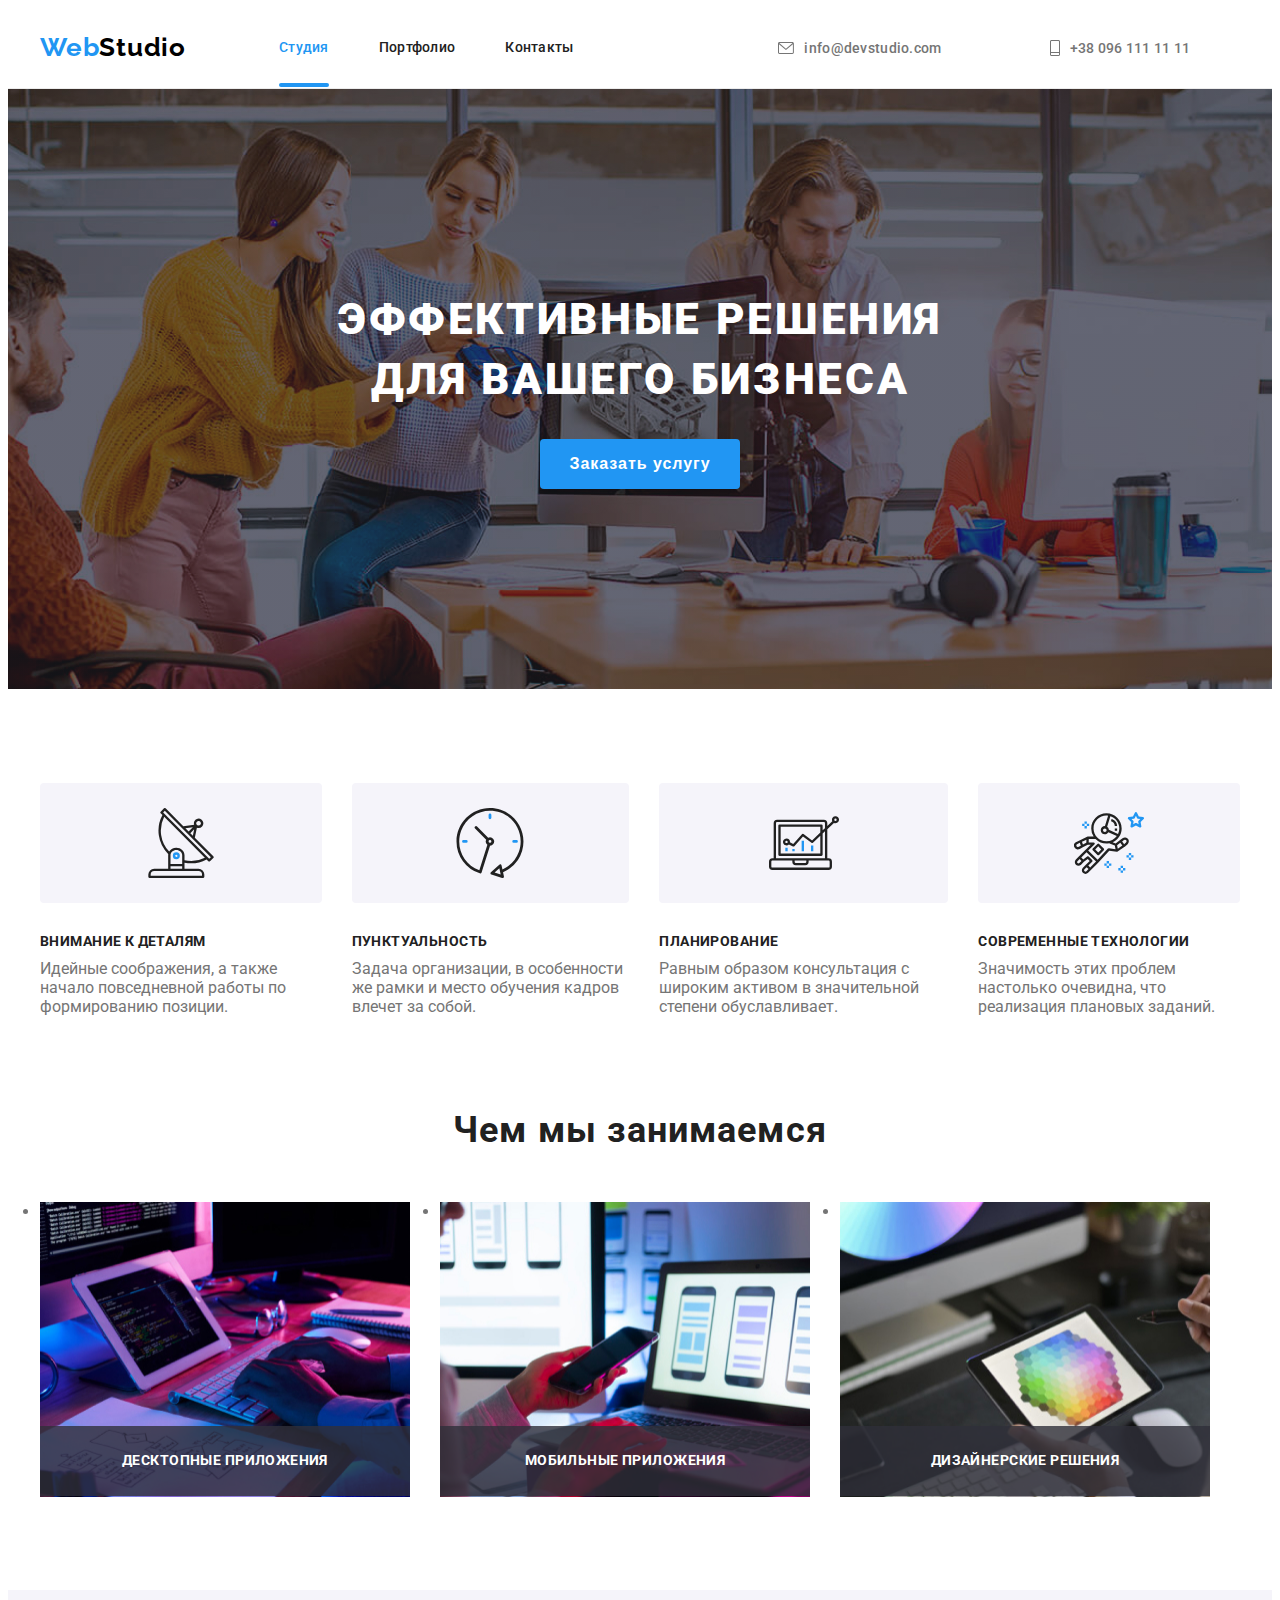
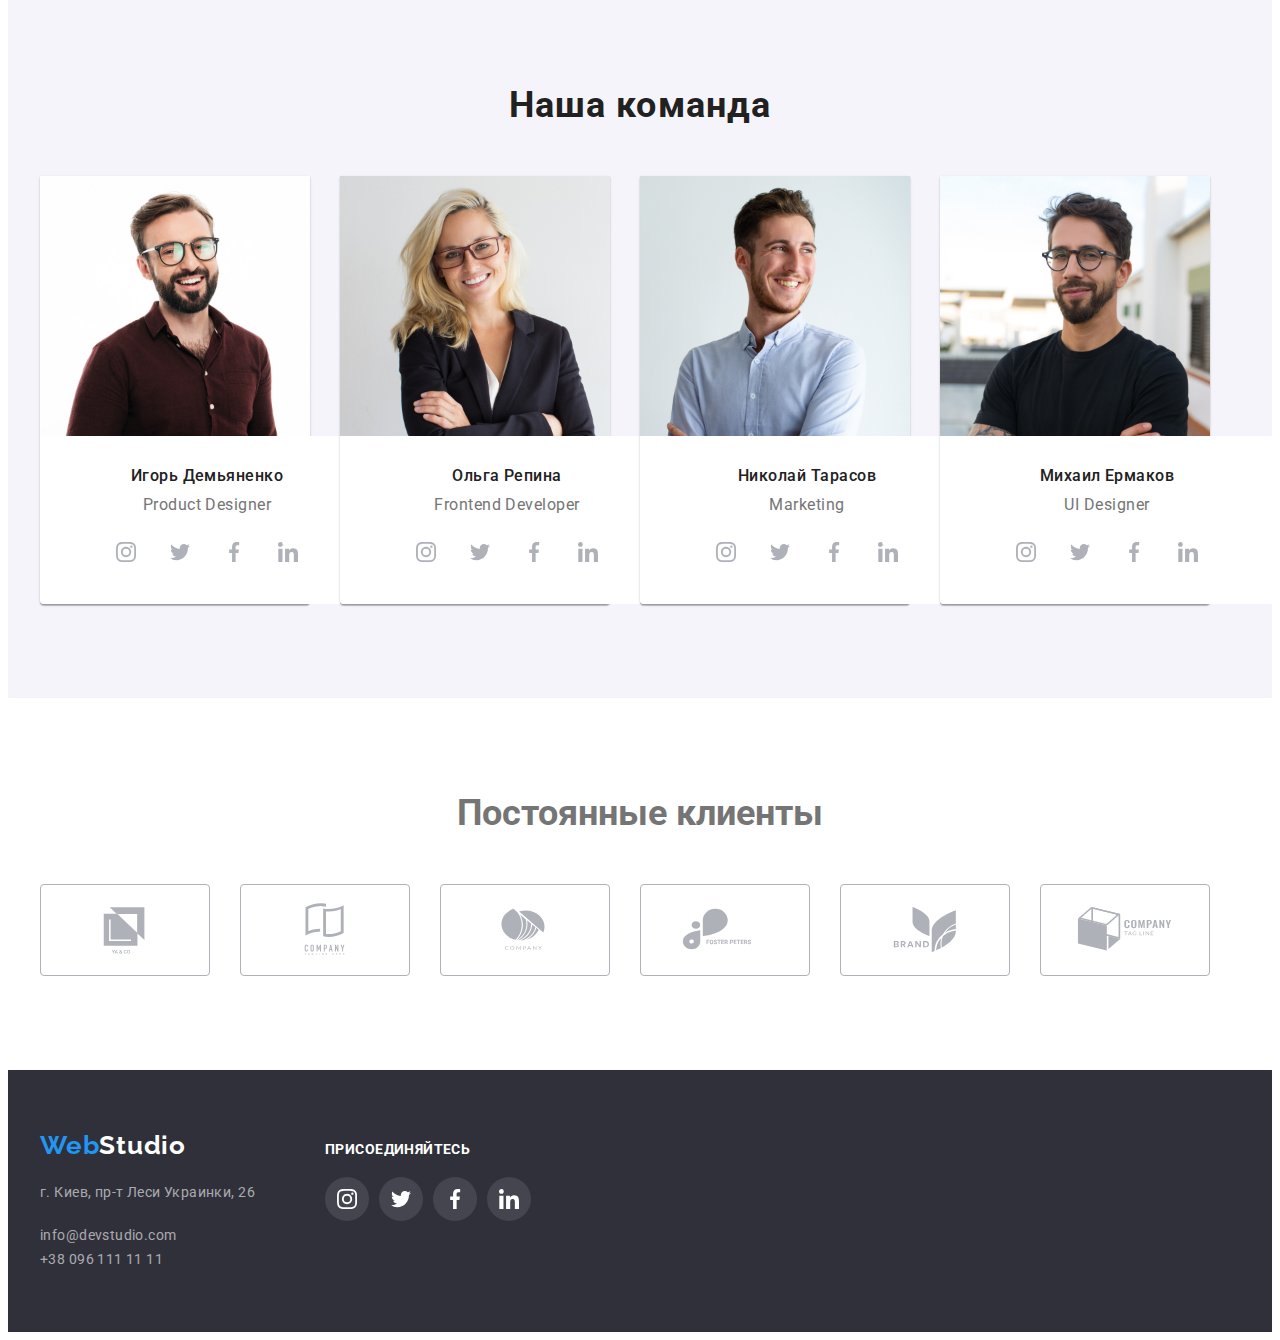
==== index.html @ d0eacb2d "Add files via upload" ====
<!DOCTYPE html>
<html lang="ru">
  <head>
    <meta charset="UTF-8" />
    <meta http-equiv="X-UA-Compatible" content="IE=edge" />
    <meta name="viewport" content="width=device-width, initial-scale=1.0" />
    <title>Document</title>
    <link
      rel="stylesheet"
      href="https://cdnjs.cloudflare.com/ajax/libs/modern-normalize/1.1.0/modern-normalize.min.css"
      integrity="sha512-wpPYUAdjBVSE4KJnH1VR1HeZfpl1ub8YT/NKx4PuQ5NmX2tKuGu6U/JRp5y+Y8XG2tV+wKQpNHVUX03MfMFn9Q=="
      crossorigin="anonymous"
      referrerpolicy="no-referrer"
    />
    <link rel="preconnect" href="https://fonts.gstatic.com" />
    <link
      href="https://fonts.googleapis.com/css2?family=Raleway:wght@700&family=Roboto:wght@400;500;700;900&display=swap"
      rel="stylesheet"
    />
    <link rel="stylesheet" href="css/style.css" />
  </head>

  <body>
    <!-- HEADER -->
    <header class="header">
      <div class="container header-container">
        <nav class="main-nav">
          <a class="logo-header-link" href=""
            >Web<span class="logo-color">Studio</span></a
          >
          <ul class="site-nav">
            <li class="nav-item">
              <a class="link current" href="./index.html"> Студия</a>
            </li>
            <li class="nav-item">
              <a class="link " href="./portfolio.html "> Портфолио</a>
            </li>
            <li class="nav-item"><a class="link" href=" "> Контакты</a></li>
          </ul>
        </nav>
        <ul class="auth-nav">
          <li class="auth-nav-item">
            <a class="contact-link" href="mailto:info@devstudio.com">
              <svg class="auth-nav-icon" width="16" height="12">
                <use href="./images/icons/sprite.svg#icon-envelope"></use>
              </svg>
              info@devstudio.com</a
            >
          </li>
          <li class="auth-nav-item">
            <a class="contact-link" href="tel:+380961111111"
              >
              <svg class="auth-nav-icon" width="10" height="16">
                <use href="./images/icons/sprite.svg#icon-cell"></use>
              </svg>
              +38 096 111 11 11</a
            >
          </li>
        </ul>
      </div>
    </header>
    <main>
    

         <!-- HERO -->
      <section class="hero ">
        <div class="container ">
          <h1 class="hero-title">Эффективные решения для вашего бизнеса</h1>
          <button class="hero-button" type="button" data-modal-open="">Заказать услугу</button>
        </div>
  </section>

  <!-- Описание -->
  <section class="descript">
    <div class="container description-container">
      <h2 class="visually-hidden">description</h2>
      <ul class="description-list">
        <li class="description-item icon-antenna">
          <div class="discription-thumb">
            <svg width="70" height="70">
              <use href="./images/icons/sprite.svg#icon-antenna"></use>
            </svg>


          </div>
          <h3 class="description-title">Внимание к деталям</h3>
          <p class="description">
            Идейные соображения, а также начало повседневной работы по
            формированию позиции.
          </p>
        </li>
        <li class="description-item icon-clock">
          <div class="discription-thumb">
            <svg width="70" height="70">
              <use href="./images/icons/sprite.svg#icon-clock"></use>
            </svg>

          </div>
          <h3 class="description-title">Пунктуальность</h3>
          <p class="description">
            Задача организации, в особенности же рамки и место обучения
            кадров влечет за собой.
          </p>
        </li>
        <li class="description-item icon-diagram">
          <div class="discription-thumb">
            <svg width="70" height="70">
              <use href="./images/icons/sprite.svg#icon-diagram"></use>
            </svg>
          </div>
          <h3 class="description-title">Планирование</h3>
          <p class="description">
            Равным образом консультация с широким активом в значительной
            степени обуславливает.
          </p>
        </li>
        <li class="description-item icon-astronaut">
          <div class="discription-thumb">
            <svg width="70" height="70">
              <use href="./images/icons/sprite.svg#icon-astronaut"></use>
            </svg>
          </div>
          <h3 class="description-title">Современные технологии</h3>
          <p class="description">
            Значимость этих проблем настолько очевидна, что реализация
            плановых заданий.
          </p>
        </li>
      </ul>
    </div>
  </section>

  <!-- чем мы занимаемся -->
  <section class="performans">
    <div class="container">
      <h2 class="performans-header">Чем мы занимаемся</h2>
      <ul class="performans-list">
        <li class="performans-list-item ">
          <img
            src="images/WhatWeDo/1.jpg"
            alt="человек печатает код"
            width="370"
            height="295"
          />
          <h3 class="performans-title">Десктопные приложения</h3>
        </li>
        <li class="performans-list-item ">
          <img
            src="images/WhatWeDo/2.jpg"
            alt="девушка держит телефон"
            width="370"
            height="295"
          />
          <h3 class="performans-title">Мобильные приложения</h3>
        </li>
        <li class="performans-list-item ">
          <img
            src="images/WhatWeDo/3.jpg"
            alt="цветовая палитра на планшете"
            width="370"
            height="295"
          />
          <h3 class="performans-title">Дизайнерские решения</h3>
        </li>
      </ul>
    </div>
  </section>

  <!-- НАША КОМАНДА -->
  <section class="our-team">
    <div class="container team-container">
      <h2 class="Team-title">Наша команда</h2>
      <ul class="team-list">
        <li class="team-item">
          <img
            src="images/Team/ИгорьДемьяненко.jpg"
            alt="ИгорьДемьяненко"
            width="270"
            height="260"
            />
            <div class="team-box">
            <h3 class="Name">Игорь Демьяненко</h3>
            <p class="specialty">Product Designer</p>
            <ul class="team-list-icon" >
              <li class="team-list-icon-item">
            <a class="team-list-icon-item-link" href="#">
              <svg class="team-icon" width="20" height="20"  >
                 <use
                    href="./images/icons/sprite.svg#icon-instagram">
                  </use>
             </svg>
            </a>
          </li>
          <li class="team-list-icon-item">
            <a class="team-list-icon-item-link" href="#">
              <svg class="team-icon" width="20" height="20">
                 <use
                    href="./images/icons/sprite.svg#icon-twitter">
                  </use>
             </svg>
            </a>
          </li>
          <li class="team-list-icon-item">
            <a class="team-list-icon-item-link" href="#">
              <svg class="team-icon" width="20px" 
               height="20px">
                 <use
                    href="./images/icons/sprite.svg#icon-facebook">
                  </use>
             </svg>
            </a>
          </li>
          <li class="team-list-icon-item">
            <a class="team-list-icon-item-link" href="#">
              <svg class="team-icon" width="20px" 
              height="20px">
                 <use
                    href="./images/icons/sprite.svg#icon-linkedin">
                  </use>
             </svg>
            </a>
          </li>
          </ul>
          </div>
        </li>
        <li class="team-item">
          <img
            src="images/Team/ОльгаРепина.jpg"
            alt="ОльгаРепина"
            width="270"
            height="260"
          />
          <div class="team-box">
            <h3 class="Name">Ольга Репина</h3>
            <p class="specialty">Frontend Developer</p>
            <ul class="team-list-icon" >
              <li class="team-list-icon-item">
            <a class="team-list-icon-item-link" href="#">
              <svg class="team-icon" width="20" height="20">
                 <use
                    href="./images/icons/sprite.svg#icon-instagram">
                  </use>
             </svg>
            </a>
          </li>
          <li class="team-list-icon-item">
            <a class="team-list-icon-item-link" href="#">
              <svg class="team-icon" width="20" height="20">
                 <use
                    href="./images/icons/sprite.svg#icon-twitter">
                  </use>
             </svg>
            </a>
          </li>
          <li class="team-list-icon-item">
            <a class="team-list-icon-item-link" href="#">
              <svg class="team-icon" width="20px" 
               height="20px">
                 <use
                    href="./images/icons/sprite.svg#icon-facebook">
                  </use>
             </svg>
            </a>
          </li>
          <li class="team-list-icon-item">
            <a class="team-list-icon-item-link" href="#">
              <svg class="team-icon" width="20px" 
              height="20px">
                 <use
                    href="./images/icons/sprite.svg#icon-linkedin">
                  </use>
             </svg>
            </a>
          </li>
          </ul>
          </div>
        </li>
        <li class="team-item">
          <img
            src="images/Team/НиколайТарасов.jpg"
            alt="НиколайТарасов"
            width="270"
            height="260"
          />
          <div class="team-box">
            <h3 class="Name">Николай Тарасов</h3>
            <p class="specialty">Marketing</p>
            <ul class="team-list-icon" >
              <li class="team-list-icon-item">
            <a class="team-list-icon-item-link" href="#">
              <svg class="team-icon" width="20" height="20">
                 <use
                    href="./images/icons/sprite.svg#icon-instagram">
                  </use>
             </svg>
            </a>
          </li>
          <li class="team-list-icon-item">
            <a class="team-list-icon-item-link" href="#">
              <svg class="team-icon" width="20" height="20">
                 <use
                    href="./images/icons/sprite.svg#icon-twitter">
                  </use>
             </svg>
            </a>
          </li>
          <li class="team-list-icon-item">
            <a class="team-list-icon-item-link" href="#">
              <svg class="team-icon" width="20px" 
               height="20px">
                 <use
                    href="./images/icons/sprite.svg#icon-facebook">
                  </use>
             </svg>
            </a>
          </li>
          <li class="team-list-icon-item">
            <a class="team-list-icon-item-link" href="#">
              <svg class="team-icon" width="20px" 
              height="20px">
                 <use
                    href="./images/icons/sprite.svg#icon-linkedin">
                  </use>
             </svg>
            </a>
          </li>
          </ul>
          </div>
        </li>
        <li class="team-item">
          <img
            src="images/Team/МихаилЕрмаков.jpg"
            alt="МихаилЕрмаков"
            width="270"
            height="260"
          />
          <div class="team-box">
            <h3 class="Name">Михаил Ермаков</h3>
            <p class="specialty">UI Designer</p>
            <ul class="team-list-icon" >
              <li class="team-list-icon-item">
            <a class="team-list-icon-item-link" href="#">
              <svg class="team-icon" width="20" height="20">
                 <use
                    href="./images/icons/sprite.svg#icon-instagram">
                  </use>
             </svg>
            </a>
          </li>
          <li class="team-list-icon-item">
            <a class="team-list-icon-item-link" href="#">
              <svg class="team-icon" width="20" height="20">
                 <use
                    href="./images/icons/sprite.svg#icon-twitter">
                  </use>
             </svg>
            </a>
          </li>
          <li class="team-list-icon-item">
            <a class="team-list-icon-item-link" href="#">
              <svg class="team-icon" width="20px" 
               height="20px">
                 <use
                    href="./images/icons/sprite.svg#icon-facebook">
                  </use>
             </svg>
            </a>
          </li>
          <li class="team-list-icon-item">
            <a class="team-list-icon-item-link" href="#">
              <svg class="team-icon" width="20px" 
              height="20px">
                 <use
                    href="./images/icons/sprite.svg#icon-linkedin">
                  </use>
             </svg>
            </a>
          </li>
          </ul>
          </div>
        </li>
      </ul>
    </div>
  </section>
</main>
<!-- loyal customers -->
<section class="loyal-customer">
    <div class="container ">
      <h2 class="loyal-customers-title">Постоянные клиенты</h2>
      <ul class="loyal-customers-list ">
        <li class="loyal-customers-list-item">
          <a class="loyal-customers-list-item-link" href="#">
            <svg class="icon-client" >
              <use href="./images/icons/sprite.svg#logo1" ></use>
            </svg>
          </a>
        </li>
        <li class="loyal-customers-list-item">
          <a class="loyal-customers-list-item-link" href="#">
            <svg class="icon-client" width="106px" 
            height="60px">
              <use href="./images/icons/sprite.svg#logo2"></use>
            </svg>
          </a>
        </li>
        <li class="loyal-customers-list-item">
          <a class="loyal-customers-list-item-link" href="#">
            <svg class="icon-client" width="106px" 
            height="60px">
              <use href="./images/icons/sprite.svg#logo3"></use>
            </svg>
          </a>
        </li>
        <li class="loyal-customers-list-item">
          <a class="loyal-customers-list-item-link" href="#">
            <svg class="icon-client" width="106px" 
            height="60px">
              <use href="./images/icons/sprite.svg#logo4"></use>
                </svg>
          </a>
        </li>
        <li class="loyal-customers-list-item">
          <a class="loyal-customers-list-item-link" href="#">
            <svg class="icon-client" width="106px" 
            height="60px">
              <use href="./images/icons/sprite.svg#logo5"></use>
            </svg>
          </a>
        </li>
        <li class="loyal-customers-list-item">
          <a class="loyal-customers-list-item-link" href="#">
            <svg class="icon-client" width="106px" 
            height="60px">
              <use href="./images/icons/sprite.svg#logo6"></use>
            </svg>
          </a>
        </li>
      </ul>
    </div>
  </section>

  <!-- Footer -->
  <footer class="footer">
    <div class="container footer-container">
      <div  class="container-address">
        <a class="logo-footer" href=" "
        >Web<span class="logo-color-footer">Studio</span></a>
      <address class="main-contact">
      
        <ul class="list">
            <li class="footer-item">
              <a
                class="footer-link footer-location link"
                href="https://goo.gl/maps/65E6jA36ebbG1yaQ8"
                target="_blank"
                rel="noopener noreferrer"
                >г. Киев, пр-т Леси Украинки, 26</a> 
              </li>
          
​
        <li class="footer-item" >
            <a class="footer-link footer-contact link" href="mailto:info@devstudio.com">
              info@devstudio.com</a
            >
          </li>
          <li class="footer-link footer-contact link">
            <a class="footer-link footer-contact link" href="tel:+380961111111"
              >+38 096 111 11 11</a
            >
          </li>
        </ul>
        
      </address>
    </div>

    <div class="footer-social">
        <h3 class="icon-title">присоединяйтесь</h3>
        <ul class="footer-list-icon list" >
          <li class="footer-list-icon-item">
        <a class="footer-list-icon-item-link" href="#">
          <svg class="footer-icon" width="20px" 
          height="20px">
             <use
                href="./images/icons/sprite.svg#icon-instagram">
              </use>
         </svg>
        </a>
      </li>
      <li class="footer-list-icon-item">
        <a class="footer-list-icon-item-link" href="#">
          <svg class="footer-icon" width="20px" 
          height="20px">
             <use
                href="./images/icons/sprite.svg#icon-twitter">
              </use>
         </svg>
        </a>
      </li>
      <li class="footer-list-icon-item">
        <a class="footer-list-icon-item-link" href="#">
          <svg class="footer-icon" width="20px" 
          height="20px">
             <use
                href="./images/icons/sprite.svg#icon-facebook">
              </use>
         </svg>
        </a>
      </li>
      <li class="footer-list-icon-item">
        <a class="footer-list-icon-item-link" href="#">
          <svg class="footer-icon" width="20px" 
          height="20px">
             <use
                href="./images/icons/sprite.svg#icon-linkedin">
              </use>
         </svg>
        </a>
      </li>
      </ul>
      </div>
      </div>
    </footer>

    <div class="backdrop is-hidden" data-modal="">
        <div class="modal">
          <button type="button" class="modal-close-btn" data-modal-close="">
            <svg class="modal-close-icon" width="11" height="11">
              <use href="./images/modal-close-btn.svg#close">
              </use>
            </svg>
          </button>
        </div>
      </div>


<script src="./js/modal.js"></script>
</body>
</html>
---- css/style.css ----
.list {
  list-style: none;
}

:root {
  --primary-font: "Roboto", sans-serif;
  --secondary-font: "Raleway", sans-serif;
  --primary-font-color: #757575;
  --secondary-font-color: #212121;
  --logo-accent-color: #2196f3;
  --logo-second-color: #000000;
  --our-team-bgr: #f5f4fa;
  --logo-footer-color: #ffffff;
  --link-hover-focus: #2196f3;
  --border-color: #ececec;
  --box-shadov: 0px 1px 3px rgba(0, 0, 0, 0.12), 0px 1px 1px rgba(0, 0, 0, 0.14),
    0px 2px 1px rgba(0, 0, 0, 0.2);
  --btn-shadow: 0px 4px 4px rgba(0, 0, 0, 0.15);
  --footer-link-color: rgba(255, 255, 255, 0.6);
  --footer-bgr: #2f303a;
  --main-letter-spacing: 0.03em;
  --main-font-size: 14px;
  transition: fill 250ms cubic-bezier(0.4, 0, 0.2, 1), border 250ms cubic-bezier(0.4, 0, 0.2, 1);
  transition: color 250ms cubic-bezier(0.4, 0, 0.2, 1);
  transition: background-color 250ms cubic-bezier(0.4, 0, 0.2, 1), color 250ms cubic-bezier(0.4, 0, 0.2, 1), box-shadow 250ms cubic-bezier(0.4, 0, 0.2, 1);
  --font-weight-secondary: bold;
}
h1,
h2,
h3,
h4,
h5,
p {
  margin-top: 0;
  margin-bottom: 0;
}
ul,
ol {
  margin-top: 0;
  margin-bottom: 0;
  padding-left: 0;
}

a {
  text-decoration: none;
}
.list{
  list-style: none;
  margin-top: 0px;
  margin-bottom: 0px;
  padding-left: 0px;
}
.link{
  text-decoration: none;
  color: inherit;
  transition: color 250ms cubic-bezier(0.4, 0, 0.2, 1);
}

img {
  display: block;
}
body {
  font-family: var(--primacy-font), "Open-sans", sans-serif;
  color: var(--primary-font-color);
}
.header {
  padding-top: 24px;
  padding-bottom: 25px;
  border-bottom: 1px solid var(--border-color);
}
.header-container {
  display: flex;
  align-items: center;
}

  .container {
    width: 1200px;
    padding-left: 15px;
    padding-right: 15px;
    margin-left: auto;
    margin-right: auto;
}
.visually-hidden {
  position: absolute;
  clip: rect(0 0 0 0);
  width: 1px;
  height: 1px;
  margin: -1px;
}
.section {
  /* padding-top: 94px;
  padding-bottom: 94px; */
}
.main-nav {
  display: flex;
  align-items: center;
}
.logo-header-link {
  font-family: var(--secondary-font);
  font-weight: 700;
  font-size: 26px;
  line-height: 1.2;
  letter-spacing: 0.03em;
  color: var(--logo-second-color);
  text-decoration: none;
  margin-right: 93px;
  margin-left: 0;
  color: #2196f3;
  transition: color 250ms cubic-bezier(0.4, 0, 0.2, 1);
}
.logo-color {
  color: var(--logo-second-color);
}
.site-nav {
  list-style: none;
  display: flex;
  align-items: center;
}

.nav-item:not(:last-child) {
  margin-right: 50px;
  font-style: normal;
  font-weight: 500;
  font-size: 14px;
  line-height: 16px;
  letter-spacing: 0.02em;
  text-decoration: none;
  color: #212121;
}
.nav-item .link:hover,
.nav-item .link:focus {
  color: var(--link-hover-focus);
}
.link {
  text-decoration: none;
  color: var(--secondary-font-color);
  font-weight: 500px;
  line-height: 1.14;
}
.link.current {
  color: #2196f3;
  cursor: pointer;
  text-decoration: none;
  position: relative;
}
.link.current::before {
  position: absolute;
  left: 0;
  bottom: -32px;
  display: block;
  content: '';
  width: 100%;
  height: 4px;
  background-color: ;
  background-color: #2196f3;
  border-radius: 4px;
}

.nav-item:not(:first-child) {
  font-style: normal;
  font-weight: 500;
  font-size: 14px;
  line-height: 16px;
  letter-spacing: 0.02em;
  color: #757575;
  text-decoration: none;
}

.auth-nav {
  list-style: none;
  display: flex;
  align-items: center;
  margin-left: auto;
}
.auth-nav-item:not(:first-child) {
  margin-left: 50px;
}

.auth-nav-item:hover,
.auth-nav-item:focus {
  color: var(--link-hover-focus);
}
.mail-link-current {
  color: #2196f3;
  text-decoration: none;
  font-size: 14px;
  font-weight: 500;
}
.auth-nav .nav-item + .nav-item {
  margin-left: 50px;
}
.auth-nav-icon{
  fill:currentColor;
  margin-right: 10px;

}
/*End-Header*/

/*------*HERO*-------*/

.hero {
  text-align: center;
  padding-top: 200px;
  padding-bottom: 200px; 

   max-width: 1600px;
  margin-left: auto;
  margin-right: auto; 
  background-image: linear-gradient(rgba(47, 48, 58, 0.4),rgba(47, 48, 58, 0.4)),
  url("../images/overlay/overlayfone.jpg");
  background-size: contain;
  background-repeat: no-repeat;
  background-position: center;
  background-size: cover ;
}

.hero-title {
  margin: 0 auto;
  margin-bottom: 30px;
  font-family: Roboto;
  font-style: normal;
  font-weight: 900;
  font-size: 44px;
  line-height: 60px;
  /* or 136% */
  /* text-align: center; */
    letter-spacing: 0.06em;
  text-transform: uppercase;
  color: #ffffff;
   width: 696px;
  /* height: 120px;
  left: 452px;
  top: 280px; 
   */
  
   
}

.hero-button {
  
    display: inline-block;
    width: 200px;
    padding-top: 10px;
    padding-right: 10px;
    padding-bottom: 10px;
    padding-left: 10px;
    border: 0px;
    border-radius: 4px;
    box-shadow: 0px 4px 4px rgb(0 0 0 / 15%);
    font-weight: var(--font-weight-secondary);
    font-size: 16px;
    line-height: 1.87;
    letter-spacing: 0.06em;
    background-color: var(--logo-accent-color);
    color: var(--logo-footer-color);
    cursor: pointer;
    transition: background-color 250ms cubic-bezier(0.4, 0, 0.2, 1), box-shadow 250ms cubic-bezier(0.4, 0, 0.2, 1);
}
.backdrop {
  position: fixed;
  width: 100vw;
  height: 100vh;
  top: 0;
  left: 0;
  background: rgba(0, 0, 0, 0.2);
  transition: opacity var(--main-duration) var(--transition),
   visibility var(--main-duration) var(--transition);}
   
   .is-hidden {
    opacity: 0;
    visibility: hidden;
    pointer-events: none;
}
.modal {
  position: absolute;
  margin-top: 0;
  padding-top: 0;
  top: 50%;
  left: 50%;
  transform: translate(-50%, -50%);
  width: 528px;
  height: 581px;
  background: #ffffff;
  box-shadow: 0px 1px 3px rgb(0 0 0 / 12%),
   0px 1px 1px rgb(0 0 0 / 14%),
   0px 2px 1px rgb(0 0 0 / 20%);
  border-radius: 4px;
}
.modal-close-btn {
  display: flex;
  align-items: center;
  justify-content: center;
  position: absolute;
  top: 8px;
  right: 8px;
  border-radius: 50%;
  border: 1px solid rgba(0, 0, 0, 0.1);
  background-color: transparent;
  cursor: pointer;
  padding: 6px 6px;
}
  
/*------* END HERO*-------*/

/*-------*description*---------*/
.descript {
  padding-top: 94px;
  margin-bottom: 94px;
}
.visually-hidden {
  position: absolute;
  width: 1px;
  height: 1px;
  margin: -1px;
  border: 0;
  padding: 0;

  white-space: nowrap;
  clip: rect(0 0 0 0);
  clip-path: inset(100%);
  overflow: hidden;
}
.description-list{
  display: flex;
  list-style: none;
  padding: 0;
}
.description-item:not(:last-child) {
  margin-right: 30px;
}


.description-item > .description-title{
  margin-top: 0;
}
.description-item > .description{
  margin-top: 0;
}
.discription-thumb{
  height: 120px;
  border-radius: 4px;
  background-color: #f5f4fa;
  display: flex;
  justify-content: center;
align-items: center;
margin-bottom: 30px;

}
 .description-title {
  font-style: normal;
  font-weight: bold;
  font-size: 14px;
  line-height: 16px;
  letter-spacing: 0.03em;
  text-transform: uppercase;
  color: #212121;
  margin-bottom: 10px;

} 

 /* .description {
  font-style: normal;
  font-weight: normal;
  font-size: 14px;
  line-height: 24px;
  letter-spacing: 0.03em;
  color: var(--primacy-font-color);
  line-height: 1.7;
  margin-top: 10px; 
} */

/*-------* End Description*---------*/

/*-------*What We Do*---------*/
.performans {
  padding-bottom: 94px;
}
.performans-header {
  font-weight: 700;
  font-size: 36px;
  line-height: 1.16;
  text-align: center;
  letter-spacing: var(--main-letter-spacing);
  color: var(--secondary-font-color);

  margin-bottom: 50px;
}
/* .what-we-do-name {
  font-style: normal;
  font-weight: bold;
  font-size: 36px;
  line-height: 42px;
  text-align: center;
  letter-spacing: 0.03em;
  font-weight: 700;
  color: var(--secondary-font-color);
  font-size: 36px;
  line-height: 1.17;
  text-align: center;
} */
/* .what-item {
  display: flex;
  list-style: none;
  margin-top: 50px;
} */
.performans-list {
  display: flex;
  flex-wrap: wrap;
}
.performans-list-item {
  position: relative;
  width: 370px;
  height: 294px;
  margin-right: 30px;
}
.performans-list-item:nth-child(3n) {
  margin-right: 0px;
}
/* .img-list:not(:last-child) {
  margin-right: 30px;
} */
.performans-title{
  position: 
  absolute;
    width: 100%;
    bottom: 0;
    padding: 27px 0px 27px 0px;
    background-color: rgba(47, 48, 58, 0.8);
    font-weight: bold;
    font-size: 14px;
    line-height: 1.14;
    text-align: center;
    letter-spacing: 0.03em;
    text-transform: uppercase;
    color: #ffffff;
}

/*-------*End What We Do*---------*/

/*-------*Team*---------*/


  .our-team {
    background: var(--our-team-bgr);
    padding-top: 94px;
    padding-bottom: 94px;
}

.Team-title {
  font-style: normal;
  font-weight: 700;
  font-size: 36px;
  line-height: 1.17;
  text-align: center;
  letter-spacing: var(--main-letter-spacing);
  color: var(--secondary-font-color);
  margin-bottom: 50px;
}
.team-list {
  display: flex;
  list-style: none;
  margin-top: 50px; 
  
}

.team-item:not(:last-child) {
  margin-right: 30px;
}
.team-item {
  background: var(--logo-footer-color);
    width: 270px;
    margin-right: 30px;
    display: flex;
    flex-direction: column;
    box-shadow: 0px 1px 3px rgb(0 0 0 / 12%), 0px 1px 1px rgb(0 0 0 / 14%), 0px 2px 1px rgb(0 0 0 / 20%);
    border-radius: 0px 0px 4px 4px;
}

.team-box {
  width: 270px;
    padding-top: 30px;
    padding-bottom: 30px;
    padding-left: 32px;
    padding-right: 32px;
    text-align: center;
    background: var(--logo-footer-color);
    border-radius: 0px 0px 4px 4px;
}
.Name {
  font-weight: 500;
    font-size: 16px;
    line-height: 1.19;
    letter-spacing: var(--main-letter-spacing);
    color: var(--secondary-font-color);
    margin-bottom: 10px;
}

.specialty {
  font-size: 16px;
    line-height: 1.19;
    letter-spacing: var(--main-letter-spacing);
    color: var(--primary-font-color);
    margin-bottom: 16px;
}
.team-list-icon{
  justify-content: center;
  display: flex;
  list-style: none;
  margin-top: 10px;
  
}
.team-list-icon-item{
  width: 44px;
  height: 44px;

}
.team-icon{
  fill: currentColor;

}
.team-list-icon-item:not(:last-child){
  margin-right:10px;
}
.team-list-icon-item-link{
  width: 100%;
  height: 100%;
  display: flex;
  align-items: center;
  justify-content: center;
  color: #afb1b8;
  border-radius: 50px;
  transition: background-color 250ms cubic-bezier(0.4, 0, 0.2, 1), fill 250ms cubic-bezier(0.4, 0, 0.2, 1);
}

.team-list-icon-item-link:hover,
.team-list-icon-item-link:focus{
  background-color: #2196f3;
  color: #ffffff;
}
/*-------*End team*---------*/
/* loyal-customers*/
.loyal-customer{
  padding-top: 94px;
  padding-bottom: 94px;
}

.loyal-customers-list{
  display: flex;
  list-style:  none;
}


.loyal-customers-list-item{
/* width: 170px;
height: 92px; */
margin-right: 30px;
}
.loyal-customers-list-item:not(:last-child){
  margin-right: 30px;
}
.loyal-customers-list-item-link{
  display: flex;
  align-items: center;
  justify-content: center;
  width: 170px;
  height: 92px;
  fill: #afb1b8;
  border: 1px solid #afb1b8;
  box-sizing: border-box;
  border-radius: 4px;
  transition: fill 250ms cubic-bezier(0.4, 0, 0.2, 1), border 250ms cubic-bezier(0.4, 0, 0.2, 1);
}

.loyal-customers-list-item-link:focus,
.loyal-customers-list-item-link:hover {
  fill: var(--link-hover-focus);
  border: 1px solid var(--link-hover-focus);
}
.icon-client{
  width: 106px;
    height: 60px;
    transition-duration: 250ms;
  transition-timing-function: cubic-bezier(0.4, 0, 0.2, 1);
    /* fill: #afb1b8; */
}
.loyal-customers-list-item-link:hover,
.loyal-customers-list-item-link:focus{
  color: #2196f3;
  border-color: #2196f3;
  outline: none;
}
.loyal-customers-title{
  font-size: 36px;
    color: var(--title-text-color);
    text-align: center;
    margin: 0%;
    margin-bottom: 50px;
    
}
.icon-client{
 width: 106px;
 height: 60px;
}
/* end-loyal-customers */

/*-------*Footer*---------*/

.footer {
  background: var(--footer-bgr);
  padding-top: 60px;
  padding-bottom: 60px;
  display: flex;
}
.footer-container{
  display: flex;
  align-items: baseline;

}
.main-contact {
  margin-top: 20px;
}
.footer-item {
  margin-bottom: 9px;
}
.footer-item:not(:last-child) {
  margin-bottom: 0px;
}
.footer-link {
  font-weight: 400;
  font-style: normal;
  font-size: var(--main-font-size);
  line-height: 1.71;
  letter-spacing: var(--main-letter-spacing);
}
.footer-location {
  color: var(--footer-link-color);
}
.footer-contact {
  color: var(--footer-link-color);
}

.mail-footer,
.tel-footer {
  font-style: normal;
  font-weight: normal;
  font-size: 14px;
  line-height: 24px;
  text-decoration: none;
  letter-spacing: 0.03em;
  color: rgba(255, 255, 255, 0.6);
}

.mail-footer:hover,
.mail-footer:focus {
  color: var (--link-hover-focus);
}

.logo-footer {
  font-family: Raleway;
  font-weight: bold;
  font-size: 26px;
  line-height: 31px;
  text-decoration: none;
  letter-spacing: 0.03em;
  color: #2196f3;
}

.logo-color-footer {
  color: #ffffff;
}

.footer-social{
  width: 206px;
  margin-left: 70px;
}

.icon-title{
  margin: 0;
  font-weight: bold;
  font-size: 14px;
  line-height: 16px;
  letter-spacing: 0.03em;
  text-transform: uppercase;
  margin-bottom: 20px;
  color: var(--logo-footer-color);
    
}
.footer-list-icon{
  display: flex;
    justify-content: space-between;}
  
.footer-list-icon-item{
  display: list-item;
    text-align: -webkit-match-parent;
}
.footer-list-icon-item-link{
  display: flex;
  align-items: center;
  justify-content: center;
  width: 44px;
  height: 44px;
  border-radius: 50%;
  background: rgba(255, 255, 255, 0.1);
  fill: var(--logo-footer-color);
  transition: background-color 250ms cubic-bezier(0.4, 0, 0.2, 1);}
.footer-icon{
  width: 44px;
  height: 44px;
  fill: var(--white-color);
}
.footer-icon{
  width: 20px;
    height: 20px;
    align-content: center;
    justify-content: center;
}
.footer-list-icon-item-link:hover,
.footer-list-icon-item-link:focus {
  background-color: var(--link-hover-focus);
}


/*-------*End Footer*---------*/

/*portfolio*/

/*HEADER*/

body {
  font-family: var(--primary-font), "Open Sans", sans-serif;
  color: var(--primary-font-color);
  font-weight: 400;
  font-size: 16px;
}
.header {
}
.main-nav {
  font-size: 14px;
}
.header-logo {
  font-family: var(--secondar-font);
  font-weight: 700;
  font-size: 26px;
  line-height: 1.2;
  letter-spacing: 0.03em;
  color: var(--logo-second-color);
  text-decoration: none;
}

.site-nav {
  list-style: none;
}

.menu-link {
  font-style: normal;
  font-weight: 500;
  font-size: 14px;
  line-height: 16px;
  letter-spacing: 0.02em;
  text-decoration: none;
  color: #212121;
}

.menu-link:hover,
.menu-link:focus {
  color: #2196f3;
}

.menu-link.current {
  color: #2196f3;
  cursor: pointer;
  text-decoration: none;
}
.auth-nav-item{
  display: flex;
  justify-content: center;
  align-items: center;
  margin-right: 30px;
  width: 180px;
}

.contact-link:hover,
.contact-link:focus,
.contact-link:hover,
.contact-link:focus {
  color: var(--link-hover-focus--);
  fill: var(--link-hover-focus--);
}

.contact-link {
  font-style: normal;
  font-weight: 500;
  font-size: 14px;
  line-height: 16px;
  letter-spacing: 0.02em;
  color: #757575;
  text-decoration: none;
  display: flex;
  align-items: center;
  transition: color 250ms cubic-bezier(0.4, 0, 0.2, 1);
}

.tel-link:hover,
.tel-link:focus,
.contact-link:hover,
.contact-link:focus {
  color: var(--link-hover-focus);
}

.contacts-tel:hover,
.contacts-tel:focus {
  color: #2196f3;
}
body {
  
}
/*End-Header*/

/*FILTER*/
.section-hero {
  padding-top: 94px;
  padding-bottom: 94px;
}
.filtr-menu-list {
  list-style: none;
  display: flex;
  justify-content: center;
  margin-bottom: 50px;
}

.filtr-item:not(:last-child) {
  margin-right: 8px;
}

.btn {
  font-family: var(--primary-font);
  font-weight: 500;
  font-size: 16px;
  line-height: 1.63;
  display: flex;
  align-items: center;
  text-align: center;
  letter-spacing: 0.06em;
  background-color: #f5f4fa;
  color: #212121;
  background: #2196f3;
  box-shadow: 0px 4px 4px rgba(0, 0, 0, 0.15);
  border-radius: 4px;
  cursor: pointer;
  padding: 6px 22px;
  border-color: #2196f3;
}

.pop-up-btn {
  font-family: inherit;
  font-size: 16px;
  background-color: #f5f4fa;
  color: #212121;
  font-weight: 500;
  line-height: 1.63;
  cursor: pointer;
  padding: 6px 22px;
  border-radius: 4px;
  border-color: transparent;
  transition: background-color 250ms cubic-bezier(0.4, 0, 0.2, 1), color 250ms cubic-bezier(0.4, 0, 0.2, 1), box-shadow 250ms cubic-bezier(0.4, 0, 0.2, 1);
}

.pop-up-btn:hover,
.pop-up-btn:focus {
  color: #ffffff;
  background-color: #2196f3;  
  box-shadow: 0px 3px 1px rgb(0 0 0 / 10%), 0px 1px 2px rgb(0 0 0 / 8%), 0px 2px 2px rgb(0 0 0 / 12%)
}
/*====================MODAL====================================*/

.backdrop {
  position: fixed;
  width: 100vw;
  height: 100vh;
  top: 0;
  left: 0;
  background-color: rgba(0, 0, 0, 0.2);
transition: visibility 250ms cubic-bezier(0.4, 0, 0.2, 1),
    opacity 250ms cubic-bezier(0.4, 0, 0.2, 1);
}

.modal {
  position: absolute;
  top: 50%;
  left: 50%;
  width: 528px;
  height: 580px;
  transform: translate(-50%, -50%);
  background-color: #ffffff;
  box-shadow: 0px 1px 3px rgba(0, 0, 0, 0.12), 0px 1px 1px rgba(0, 0, 0, 0.14),
    0px 2px 1px rgba(0, 0, 0, 0.2);
  border-radius: 4px;
}

.close-btn {
  position: absolute;
  width: 30px;
  height: 30px;
  top: 8px;
  right: 8px;
  background: transparent;
  border: 1px solid rgba(0, 0, 0, 0.1);
  border-radius: 50%;
  cursor: pointer;
  display: flex;
  justify-content: center;
  align-items: center;
}

.close-img {
  width: 18px;
  height: 18px;
}

.is-hidden {
  opacity: 0;
  visibility: hidden;
  pointer-events: none;
}

/*====================End-MODAL====================================*/




/*END FILTER*/

/*PORTFOLIO*/
.projects-list {
  display: flex;
  flex-wrap: wrap;
}

.projects-list-item {
  width: 370px;
  margin-right: 30px;
  margin-bottom: 30px;
  border-radius: 4px;
  transition: box-shadow 250ms cubic-bezier(0.4, 0, 0.2, 1);
}

.projects-list-item:nth-child(3n) {
  margin-right: 0;
}
.projects-list-item:nth-last-child(-n + 3) {
  margin-bottom: 0;
}

.overlay-content{
  display: block;
  
}

.overlay-content:hover .projects-overlay,
.overlay-content:focus .projects-overlay {
  transform: translateY(0%);
  box-shadow: 0px 1px 1px rgb(0 0 0 / 12%), 0px 4px 4px rgb(0 0 0 / 6%), 1px 4px 6px rgb(0 0 0 / 16%);
}

.overlay-content:hover,
.overlay-content:focus {
  box-shadow: 0px 1px 1px rgba(0, 0, 0, 0.12), 0px 4px 4px rgba(0, 0, 0, 0.06),
    1px 4px 6px rgba(0, 0, 0, 0.16);
}


.overlay-area {
  position: relative;
  overflow: hidden;
}

.card-projects {
  display: block;
}

.projects-overlay {
  position: absolute;
  width: 100%;
  height: 100%;
  top: 0;
  left: 0;
  transform: translateY(100%);

  background-color: #2196f3;
  padding: 62px 24px;
  overflow: auto;

  font-size: 18px;
  line-height: 1.56;
  letter-spacing: var(--main-letter-spacing);
  color: var(--logo-footer-color);
  transition: transform 250ms cubic-bezier(0.4, 0, 0.2, 1);
}



.card-description {
  width: 370px;
  padding: 20px 24px;
  background: var(--logo-footer-color);
  border: 1px solid var(--border-color);
  border-top: 0;
}
.projects-list-title {
  font-weight: 700;
  font-size: 18px;
  line-height: 2;
  letter-spacing: 0.06em;
  color: var(--secondary-font-color);

  margin-bottom: 4px;
}

.projects-list-descr {
  font-size: 16px;
  line-height: 1.87;
  letter-spacing: var(--main-letter-spacing);
  color: var(--primacy-font-color);
}



/*END PORTFOLIO*/

/*FOOTER*/

.logo-footer {
  font-family: Raleway;
  font-weight: bold;
  font-size: 26px;
  line-height: 31px;
  text-decoration: none;
  letter-spacing: 0.03em;
  color: #2196f3;
  display: block;
  margin-bottom: 20px;
}

.logo-color-footer {
  color: #ffffff;
}

.mail-footer,
.tel-footer {
  font-style: normal;
  font-weight: normal;
  font-size: 14px;
  line-height: 24px;
  text-decoration: none;
  letter-spacing: 0.03em;
  color: rgba(255, 255, 255, 0.6);
}

/*END FOOTER*/
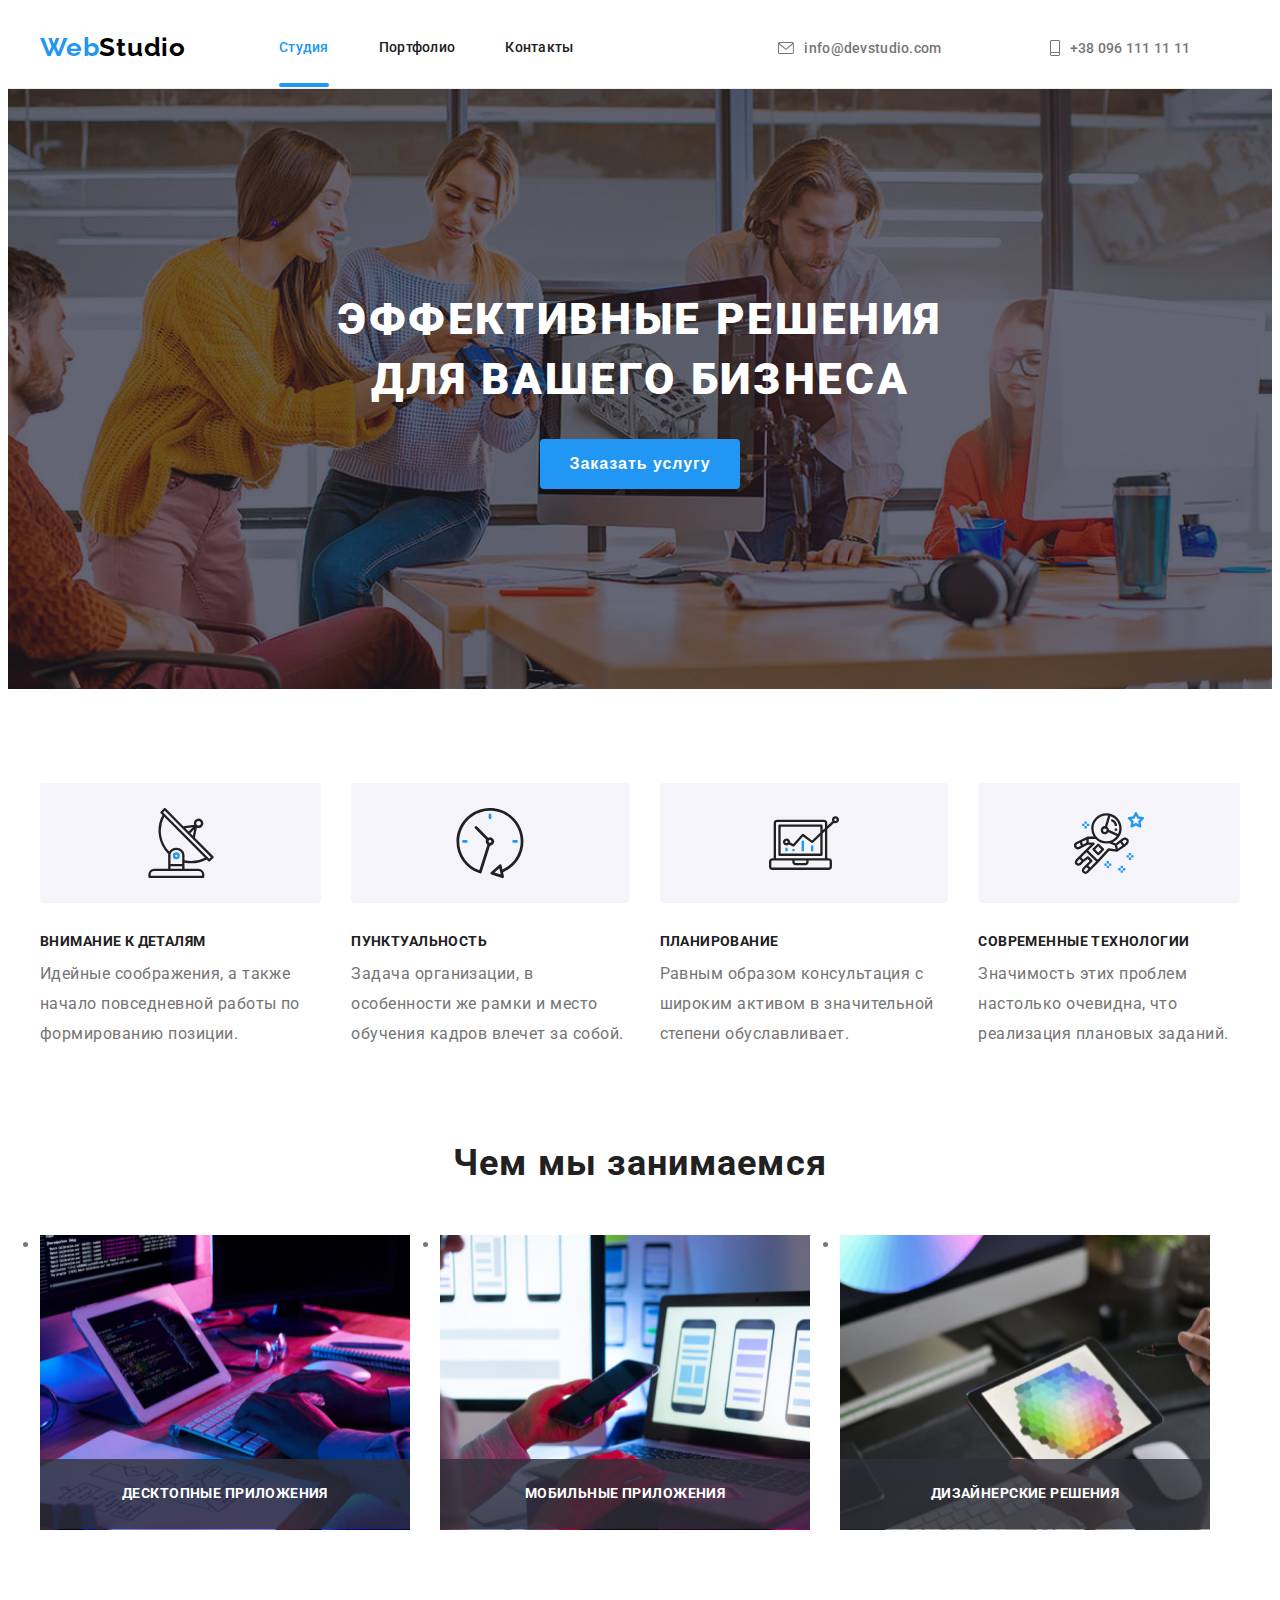
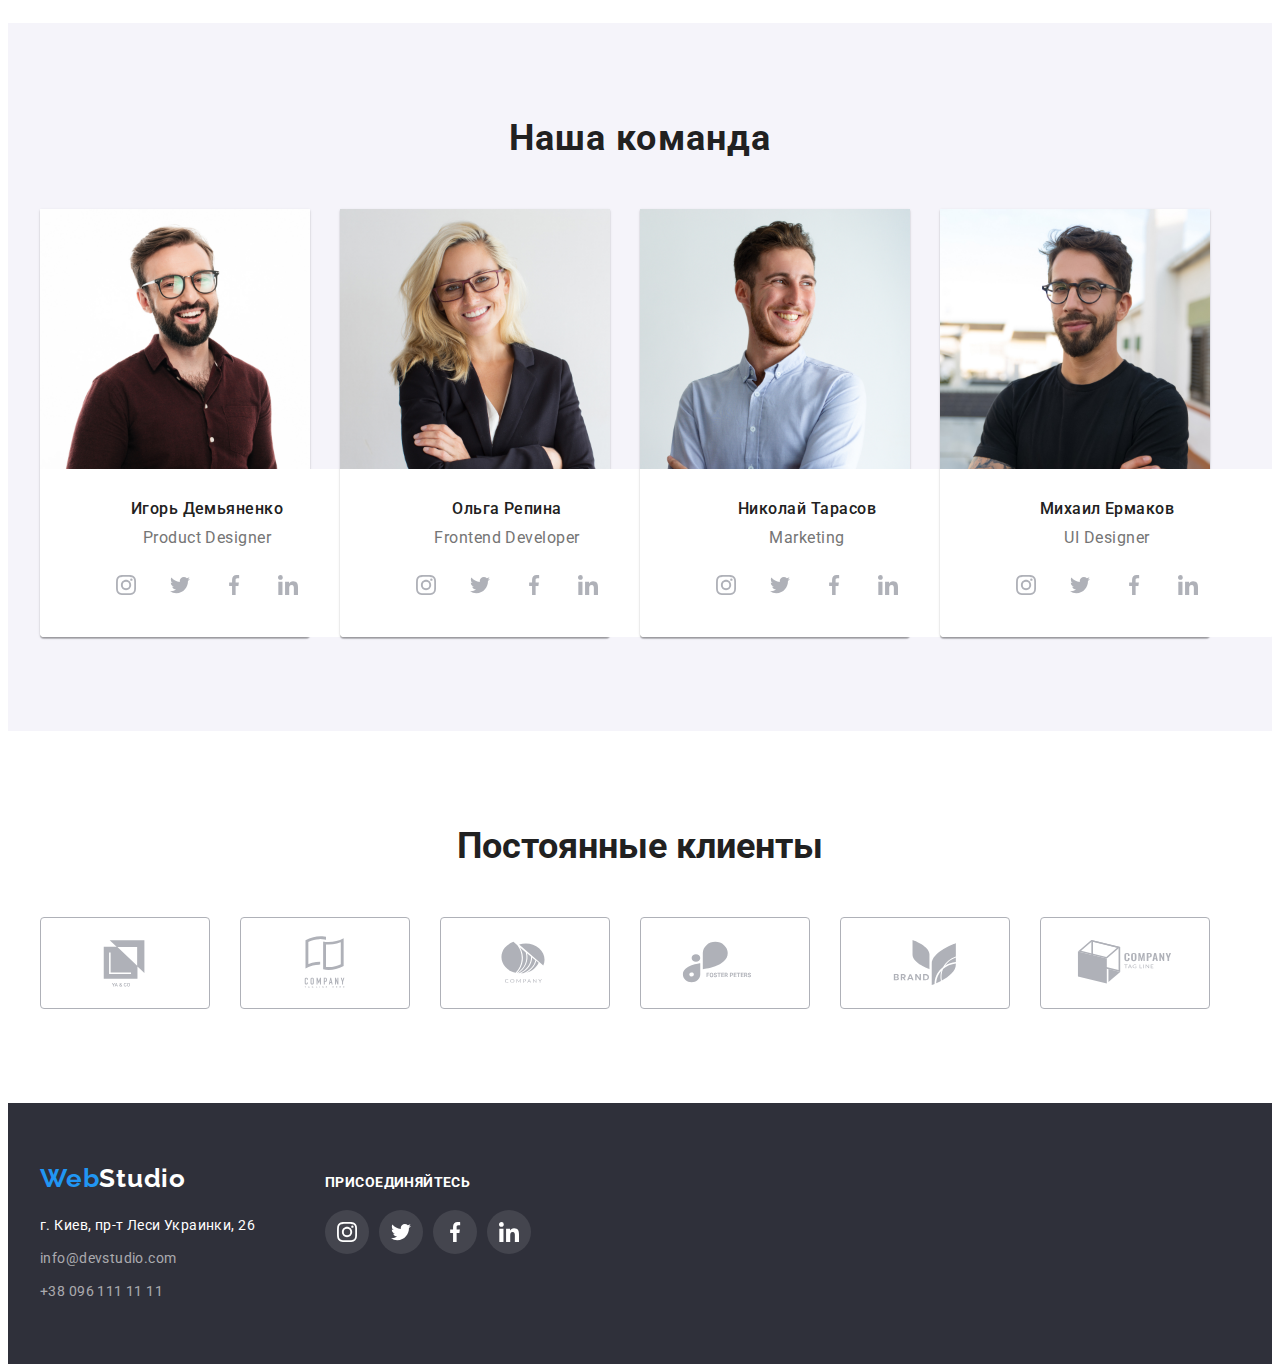
==== commit cbd76f4d: "Add files via upload" ====
--- a/index.html
+++ b/index.html
@@ -30,12 +30,12 @@
           >
           <ul class="site-nav">
             <li class="nav-item">
-              <a class="link current" href="./index.html"> Студия</a>
+              <a class="  scroll-link current" href="./index.html"> Студия</a>
             </li>
             <li class="nav-item">
-              <a class="link " href="./portfolio.html "> Портфолио</a>
+              <a class=" scroll-link" href="./portfolio.html "> Портфолио</a>
             </li>
-            <li class="nav-item"><a class="link" href=" "> Контакты</a></li>
+            <li class="nav-item"><a class=" scroll-link" href=" "> Контакты</a></li>
           </ul>
         </nav>
         <ul class="auth-nav">
@@ -446,29 +446,20 @@
         <a class="logo-footer" href=" "
         >Web<span class="logo-color-footer">Studio</span></a>
       <address class="main-contact">
+        <ul class="list">
+
+          <li class="footer-adress-item">
+              <a href="https://goo.gl/maps/8NbSCPgEPVCYa1LM7" class="footer-adress">г. Киев, пр-т Леси
+                  Украинки,
+                  26</a></li>
+          <li class="footer-adress-item">
+              <a href="info@devstudio.com" class="footer-adress-mail">info@devstudio.com</a></li>
+          <li class="footer-adress-item"> <a href="tel:+380961111111" class="footer-adress-tel">+38 096
+                  111 11
+                  11</a></li>
+      </ul>
       
-        <ul class="list">
-            <li class="footer-item">
-              <a
-                class="footer-link footer-location link"
-                href="https://goo.gl/maps/65E6jA36ebbG1yaQ8"
-                target="_blank"
-                rel="noopener noreferrer"
-                >г. Киев, пр-т Леси Украинки, 26</a> 
-              </li>
-          
-​
-        <li class="footer-item" >
-            <a class="footer-link footer-contact link" href="mailto:info@devstudio.com">
-              info@devstudio.com</a
-            >
-          </li>
-          <li class="footer-link footer-contact link">
-            <a class="footer-link footer-contact link" href="tel:+380961111111"
-              >+38 096 111 11 11</a
-            >
-          </li>
-        </ul>
+        
         
       </address>
     </div>
--- a/css/style.css
+++ b/css/style.css
@@ -23,7 +23,9 @@
   transition: fill 250ms cubic-bezier(0.4, 0, 0.2, 1), border 250ms cubic-bezier(0.4, 0, 0.2, 1);
   transition: color 250ms cubic-bezier(0.4, 0, 0.2, 1);
   transition: background-color 250ms cubic-bezier(0.4, 0, 0.2, 1), color 250ms cubic-bezier(0.4, 0, 0.2, 1), box-shadow 250ms cubic-bezier(0.4, 0, 0.2, 1);
+  --cubic: cubic-bezier(0.4, 0, 0.2, 1);
   --font-weight-secondary: bold;
+
 }
 h1,
 h2,
@@ -40,6 +42,11 @@
   margin-bottom: 0;
   padding-left: 0;
 }
+::after,
+::before {
+    box-sizing: border-box;
+}
+
 
 a {
   text-decoration: none;
@@ -50,11 +57,11 @@
   margin-bottom: 0px;
   padding-left: 0px;
 }
-.link{
+/* .link{
   text-decoration: none;
   color: inherit;
-  transition: color 250ms cubic-bezier(0.4, 0, 0.2, 1);
-}
+  transition: box-shadow 250ms cubic-bezier(0.4, 0, 0.2, 1);
+} */
 
 img {
   display: block;
@@ -116,45 +123,52 @@
   display: flex;
   align-items: center;
 }
-
-.nav-item:not(:last-child) {
-  margin-right: 50px;
-  font-style: normal;
-  font-weight: 500;
-  font-size: 14px;
-  line-height: 16px;
-  letter-spacing: 0.02em;
-  text-decoration: none;
-  color: #212121;
-}
-.nav-item .link:hover,
-.nav-item .link:focus {
+.scroll-link{
+  position:relative;
+    /* display: inline-block; */
+    transition: color 250ms var(--cubic);
+    font-weight: 500;
+    font-size: 14px;
+    line-height: 1.14;
+    color: var(--secondary-font-color);
+    letter-spacing: 0.02em;
+    padding-top: 32px;
+    padding-bottom: 32px;
+}
+.current {
   color: var(--link-hover-focus);
 }
-.link {
-  text-decoration: none;
-  color: var(--secondary-font-color);
-  font-weight: 500px;
-  line-height: 1.14;
-}
-.link.current {
-  color: #2196f3;
-  cursor: pointer;
-  text-decoration: none;
-  position: relative;
-}
-.link.current::before {
+
+  .scroll-link.current::after {
   position: absolute;
   left: 0;
-  bottom: -32px;
+  bottom: 0;
+  
+  content: '';
   display: block;
-  content: '';
   width: 100%;
   height: 4px;
-  background-color: ;
-  background-color: #2196f3;
-  border-radius: 4px;
-}
+  border-radius: 2px;
+  
+  background-color: var(--link-hover-focus);
+  opacity: 1;
+  transition: opasity 250ms var(--cubic);
+  }
+
+  .nav-item:not(:last-child) {
+    margin-right: 50px;
+    font-style: normal;
+    font-weight: 500;
+    font-size: 14px;
+    line-height: 16px;
+    letter-spacing: 0.02em;
+    text-decoration: none;
+    color: #212121;
+  }
+  .nav-item .scroll-link:hover,
+  .nav-item .scroll-link:focus {
+    color: var(--link-hover-focus);
+  }
 
 .nav-item:not(:first-child) {
   font-style: normal;
@@ -385,24 +399,7 @@
 
   margin-bottom: 50px;
 }
-/* .what-we-do-name {
-  font-style: normal;
-  font-weight: bold;
-  font-size: 36px;
-  line-height: 42px;
-  text-align: center;
-  letter-spacing: 0.03em;
-  font-weight: 700;
-  color: var(--secondary-font-color);
-  font-size: 36px;
-  line-height: 1.17;
-  text-align: center;
-} */
-/* .what-item {
-  display: flex;
-  list-style: none;
-  margin-top: 50px;
-} */
+
 .performans-list {
   display: flex;
   flex-wrap: wrap;
@@ -416,9 +413,7 @@
 .performans-list-item:nth-child(3n) {
   margin-right: 0px;
 }
-/* .img-list:not(:last-child) {
-  margin-right: 30px;
-} */
+
 .performans-title{
   position: 
   absolute;
@@ -529,7 +524,7 @@
   justify-content: center;
   color: #afb1b8;
   border-radius: 50px;
-  transition: background-color 250ms cubic-bezier(0.4, 0, 0.2, 1), fill 250ms cubic-bezier(0.4, 0, 0.2, 1);
+  transition: background-color 250ms cubic-bezier(0.4, 0, 0.2, 1), color 250ms cubic-bezier(0.4, 0, 0.2, 1);
 }
 
 .team-list-icon-item-link:hover,
@@ -576,13 +571,7 @@
   fill: var(--link-hover-focus);
   border: 1px solid var(--link-hover-focus);
 }
-.icon-client{
-  width: 106px;
-    height: 60px;
-    transition-duration: 250ms;
-  transition-timing-function: cubic-bezier(0.4, 0, 0.2, 1);
-    /* fill: #afb1b8; */
-}
+
 .loyal-customers-list-item-link:hover,
 .loyal-customers-list-item-link:focus{
   color: #2196f3;
@@ -591,7 +580,7 @@
 }
 .loyal-customers-title{
   font-size: 36px;
-    color: var(--title-text-color);
+    color: var(--secondary-font-color);
     text-align: center;
     margin: 0%;
     margin-bottom: 50px;
@@ -611,49 +600,43 @@
   padding-bottom: 60px;
   display: flex;
 }
-.footer-container{
+ .footer-container{
   display: flex;
   align-items: baseline;
 
 }
-.main-contact {
-  margin-top: 20px;
-}
-.footer-item {
-  margin-bottom: 9px;
-}
-.footer-item:not(:last-child) {
-  margin-bottom: 0px;
-}
-.footer-link {
-  font-weight: 400;
+
+
+
+.footer-adress {
+  font-family: 'Roboto';
+  color: var(--logo-footer-color);
   font-style: normal;
-  font-size: var(--main-font-size);
+  font-size: 14px;
   line-height: 1.71;
-  letter-spacing: var(--main-letter-spacing);
-}
-.footer-location {
-  color: var(--footer-link-color);
-}
-.footer-contact {
-  color: var(--footer-link-color);
-}
-
-.mail-footer,
-.tel-footer {
-  font-style: normal;
-  font-weight: normal;
-  font-size: 14px;
-  line-height: 24px;
-  text-decoration: none;
   letter-spacing: 0.03em;
-  color: rgba(255, 255, 255, 0.6);
-}
-
-.mail-footer:hover,
-.mail-footer:focus {
-  color: var (--link-hover-focus);
-}
+}
+.footer-adress-mail,
+.footer-adress-tel {
+font-style: normal;
+font-size: 14px;
+line-height: 1.71;
+letter-spacing: 0.03em;
+font-family: 'Roboto';
+color: rgba(255, 255, 255, 0.6);
+
+display: block;
+margin-top: 9px;
+}
+.footer-adress-mail:hover,
+.footer-adress-tel:hover,
+.footer-adress:hover,
+.footer-adress:focus,
+.footer-adress-mail:focus,
+.footer-adress-tel:focus {
+    color: var(--link-hover-focus);
+}
+
 
 .logo-footer {
   font-family: Raleway;
@@ -732,8 +715,7 @@
   font-weight: 400;
   font-size: 16px;
 }
-.header {
-}
+
 .main-nav {
   font-size: 14px;
 }
@@ -811,9 +793,7 @@
 .contacts-tel:focus {
   color: #2196f3;
 }
-body {
-  
-}
+
 /*End-Header*/
 
 /*FILTER*/
@@ -999,13 +979,15 @@
 
 
 
-.card-description {
-  width: 370px;
-  padding: 20px 24px;
-  background: var(--logo-footer-color);
-  border: 1px solid var(--border-color);
-  border-top: 0;
-}
+.description {
+  color: var(--primary-font-color);
+  font-weight: 400;
+  font-size: 16px;
+  line-height: 1.87;
+  letter-spacing: 0.03em;
+  margin: 0;
+}
+
 .projects-list-title {
   font-weight: 700;
   font-size: 18px;
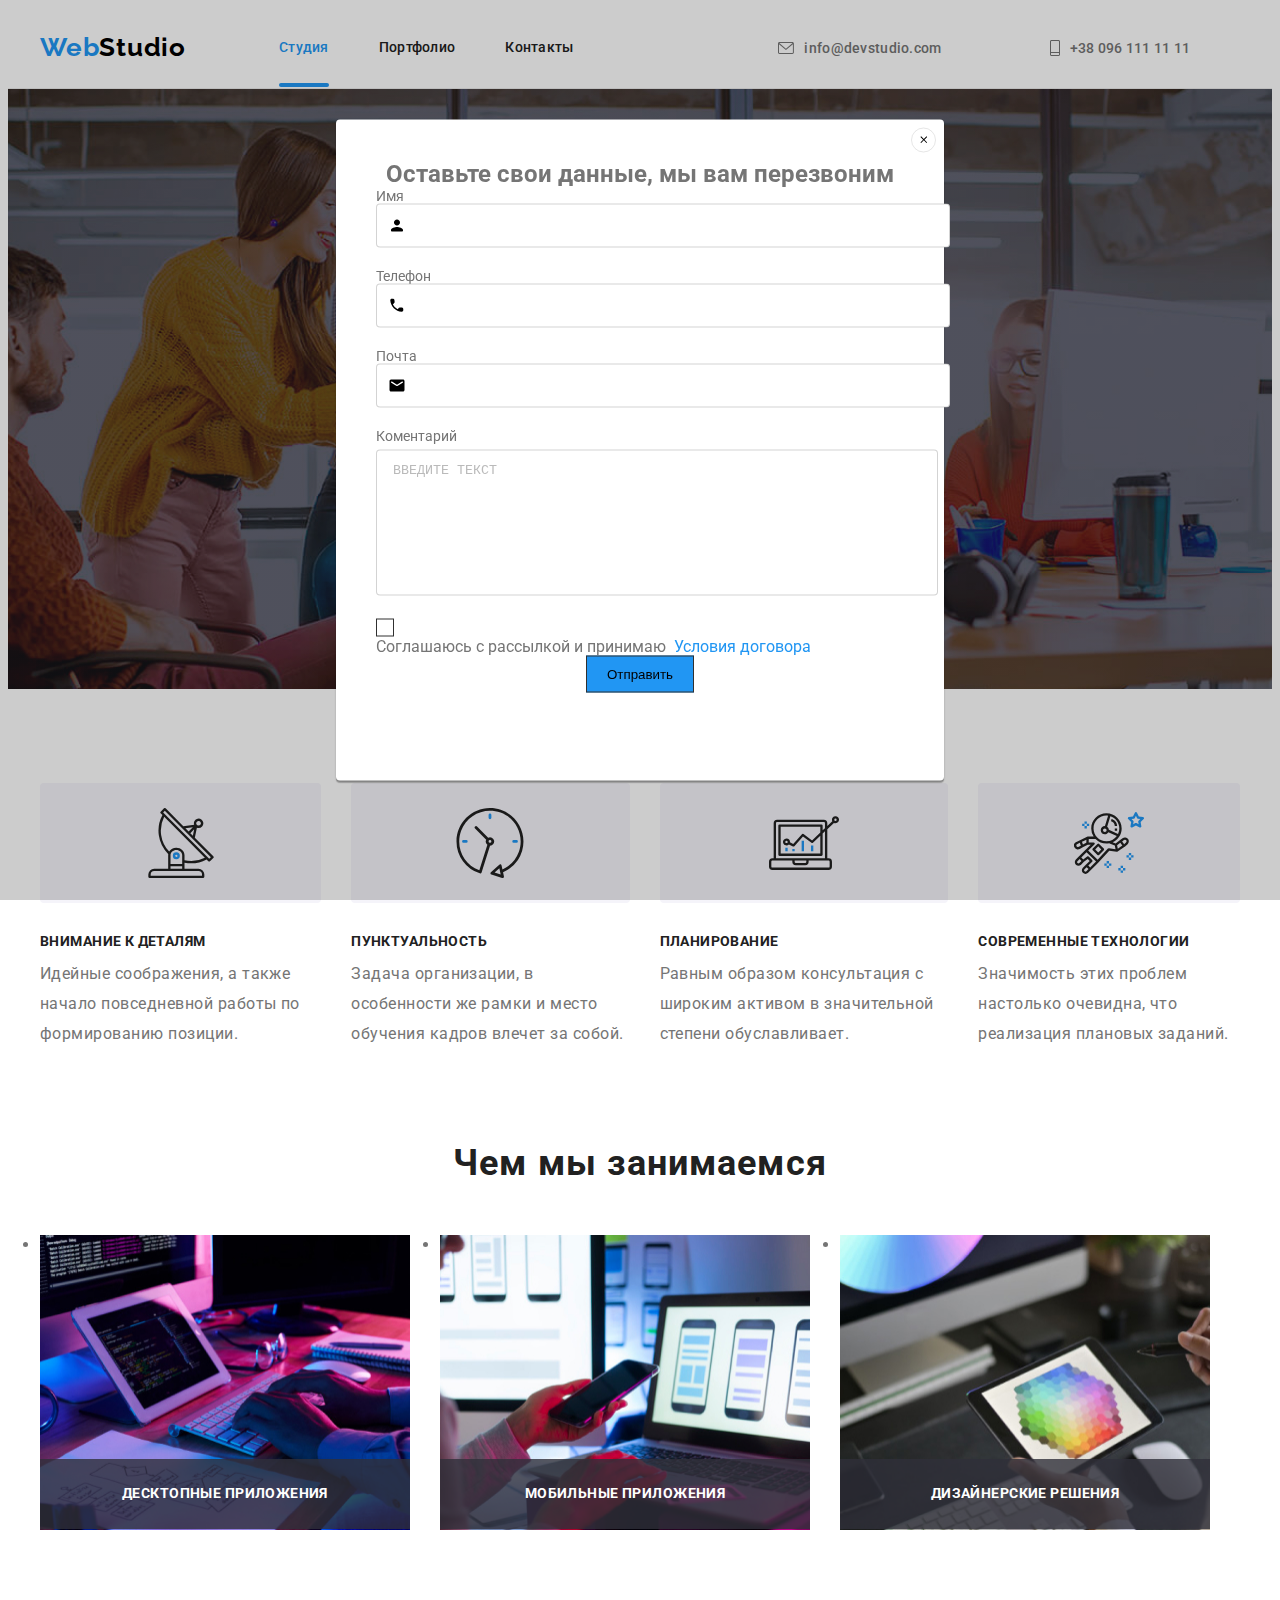
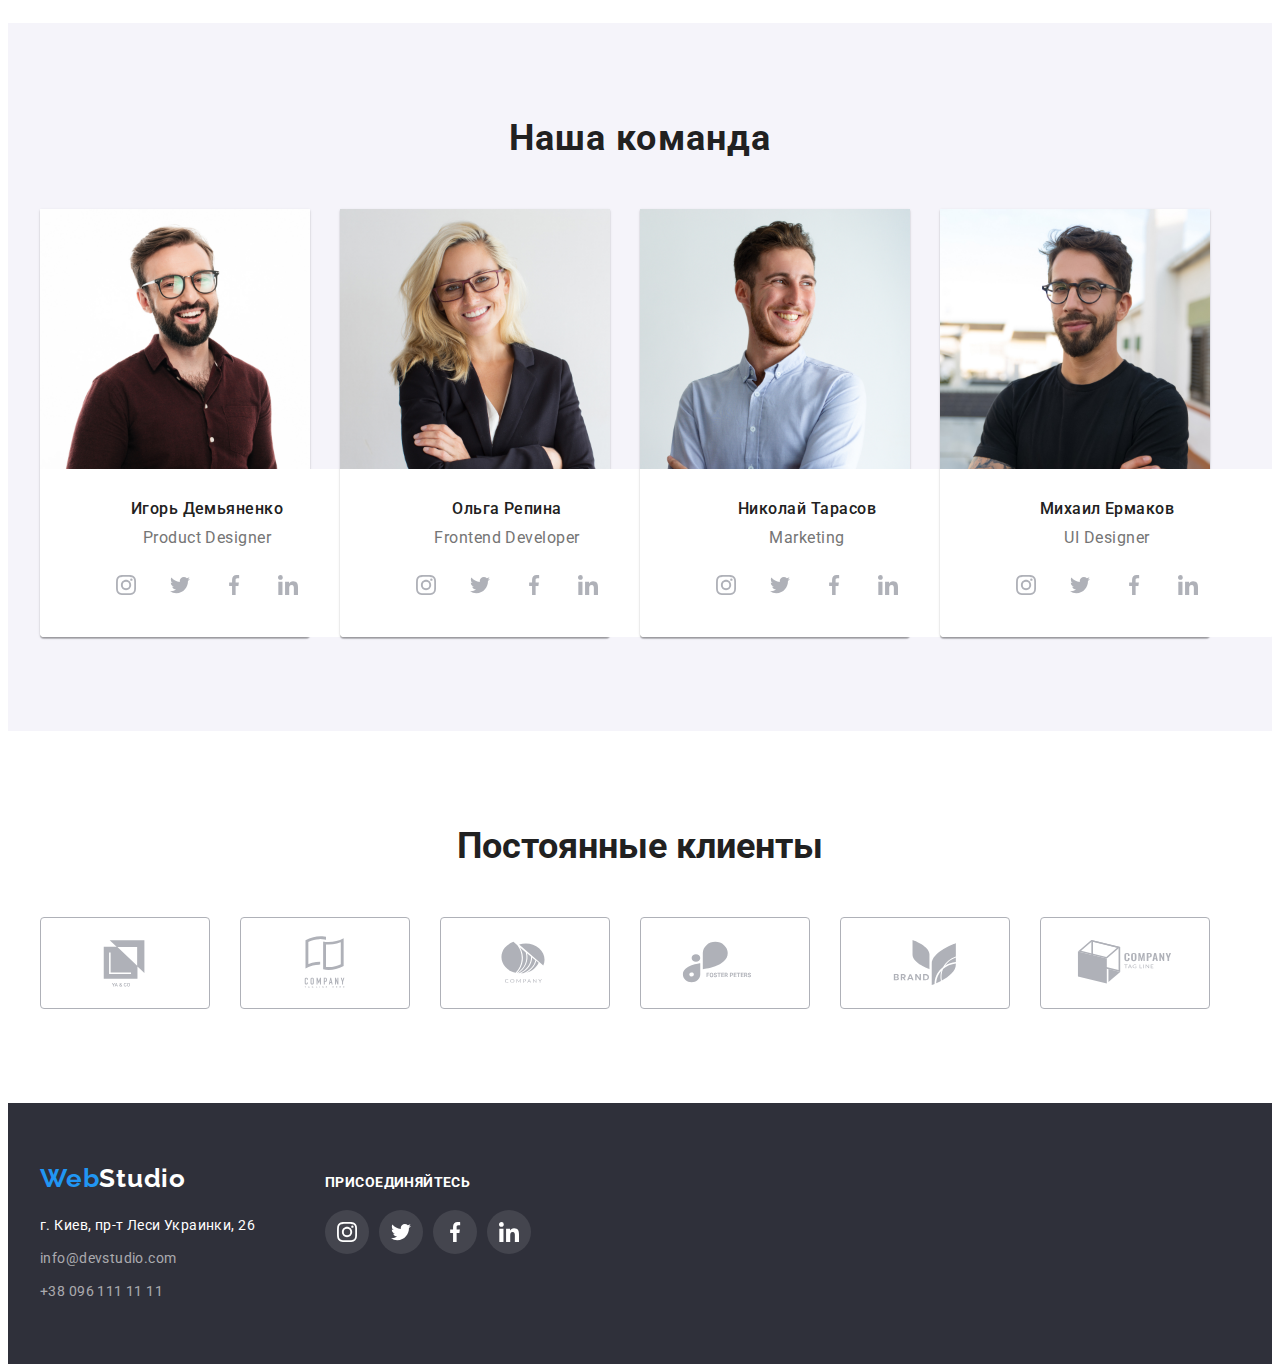
==== commit 5cb908ab: "Add files via upload" ====
--- a/index.html
+++ b/index.html
@@ -512,14 +512,81 @@
       </div>
     </footer>
 
-    <div class="backdrop is-hidden" data-modal="">
+    <div class="backdrop " data-modal="">
         <div class="modal">
           <button type="button" class="modal-close-btn" data-modal-close="">
             <svg class="modal-close-icon" width="11" height="11">
-              <use href="./images/modal-close-btn.svg#close">
+              <use href="./images/icons/icons.svg#icon-close">
               </use>
             </svg>
           </button>
+          <!-- form -->
+        
+          <form class="modal-form">
+            <p class="modal-form-head "  >
+              Оставьте свои данные, мы вам перезвоним
+            </p>
+            
+              <label for="name" class="form-label">
+                Имя
+                <span class="modal-form-input-wrapper">
+                
+                <input 
+                type="text"  
+                name="user-name"  
+                class="form-input"
+                required minlength="2" pattern="[a-zA-Zя-яёА-ЯЁ]+" title="Имя должно содержать символы кирилицы или латиницы">
+                <svg class="form-icon">
+                <use href="./images/icons/icons.svg#icon-person">
+                </use>
+                </svg>
+              </span>
+              </label>
+          
+          <label for="tel" class="form-label">
+              Телефон
+              <span class="modal-form-input-wrapper">
+                <input 
+                type="text"
+                name="user-tel" 
+                id="tel" 
+                class="form-input" 
+                required pattern="[0-9]{3}-[0-9]{3}-[0-9]{2}-[0-9]{2}" title="096-000-00-00">
+                <svg class="form-icon">
+                  <use href="./images/icons/icons.svg#icon-phone">
+                  </use>
+                  </svg>
+                </span>
+          </label>
+
+          <label for="mail" class="form-label">
+            Почта
+            <span class="modal-form-input-wrapper">
+      <input 
+        type="mail"  
+        name="user-mail"  
+        class="form-input" 
+        required .0 title="ivanivanov@gmail.com">
+        <svg class="form-icon">
+          <use href="./images/icons/icons.svg#icon-email">
+
+            </use>
+           </svg>
+          </span>
+        </label>
+        
+        <label for="comment" class="form-label">
+          Коментарий
+          <textarea class="comment" name="user-message" placeholder="Введите текст" spellcheck="false"></textarea>
+          </label>
+          <input class="form-checkbox visually-hidden" type="checkbox" name="check"  id="accept-policy"  visually-hidden>
+          <label for="accept-policy" class="form-checkbox-label" >Соглашаюсь с рассылкой и принимаю&nbsp;  
+            <a href="" class="form-label-link">Условия договора</a>
+          </label>
+        
+            <button type="submit" class="button-form-submit">Отправить </button>
+          
+          </form>
         </div>
       </div>
 
--- a/css/style.css
+++ b/css/style.css
@@ -851,8 +851,19 @@
   background-color: #2196f3;  
   box-shadow: 0px 3px 1px rgb(0 0 0 / 10%), 0px 1px 2px rgb(0 0 0 / 8%), 0px 2px 2px rgb(0 0 0 / 12%)
 }
+
 /*====================MODAL====================================*/
 
+.visually-hidden {
+  position: absolute !important;
+  clip: rect(1px 1px 1px 1px );/* IE6,IE7 */
+  clip: rect(1px, 1px, 1px, 1px );
+  padding: 0 !important;
+  border: 0 !important;
+  height: 1px !important;
+  width: 1px !important;
+  overflow: hidden;
+}
 .backdrop {
   position: fixed;
   width: 100vw;
@@ -866,30 +877,31 @@
 
 .modal {
   position: absolute;
+  left: 50%;
   top: 50%;
-  left: 50%;
-  width: 528px;
-  height: 580px;
-  transform: translate(-50%, -50%);
-  background-color: #ffffff;
-  box-shadow: 0px 1px 3px rgba(0, 0, 0, 0.12), 0px 1px 1px rgba(0, 0, 0, 0.14),
-    0px 2px 1px rgba(0, 0, 0, 0.2);
+  transform: translate(-50%,-50%);
+  min-width: 528px;
+  min-height: 581px;
+  background: var(--logo-footer-color);
+  box-shadow: 0px 1px 3px rgb(0 0 0 / 12%), 0px 1px 1px rgb(0 0 0 / 14%), 0px 2px 1px rgb(0 0 0 / 20%);
   border-radius: 4px;
-}
+  padding: 40px;
+}
+
+
+
 
 .close-btn {
   position: absolute;
-  width: 30px;
-  height: 30px;
-  top: 8px;
-  right: 8px;
-  background: transparent;
-  border: 1px solid rgba(0, 0, 0, 0.1);
-  border-radius: 50%;
-  cursor: pointer;
-  display: flex;
-  justify-content: center;
-  align-items: center;
+  left: 50%;
+  top: 50%;
+  transform: translate(-50%,-50%);
+  min-width: 528px;
+  min-height: 581px;
+  background: var(--logo-footer-color);
+  box-shadow: 0px 1px 3px rgb(0 0 0 / 12%), 0px 1px 1px rgb(0 0 0 / 14%), 0px 2px 1px rgb(0 0 0 / 20%);
+  border-radius: 4px;
+  padding: 40px 40px;
 }
 
 .close-img {
@@ -902,6 +914,123 @@
   visibility: hidden;
   pointer-events: none;
 }
+/* form */
+.modal-form {
+  display: flex;
+  flex-direction: column;
+}
+
+.modal-form-head{
+  font-weight: 700;
+  text-align: center;
+  font-size: 24px;
+  /* margin-bottom: 40px; */
+  
+}
+
+.form-input{
+  width: 100%;
+  height: 40px;
+  border: 1px solid rgba(33, 33, 33, 0.2);
+border-radius: 4px;
+padding-left: 42px;
+transition:  var(--link-hover-focus) 250ms linear ;
+}
+
+.form-input:focus{
+  outline:none;
+  border-color: var(--link-hover-focus);
+}
+.form-label{
+  position: relative;
+  font-weight: 400;
+    font-size: 14px;
+   margin-bottom: 20px;
+  }  
+  .modal-form-input-wrapper{
+    margin-top: 6px; 
+    position: relative;
+  top: 50%;
+  transform: translateY(-50%);
+    width: 18px;
+  height: 18px;
+}
+
+.form-icon{
+   position: absolute;
+   top: 50%;
+   left: 12px;
+   transform: translateY(-50%);
+     display: block;
+     width: 18px;
+   height: 18px;
+    background-color: var(--secondery-font);
+  }  
+
+    .form-input:focus + .form-icon {
+      fill:var(--link-hover-focus) ; 
+      transition:cubic-bezier(0.4, 0, 0.2, 1) 250ms linear;
+    }
+
+.comment{
+  width: 100%;
+  height: 120px;
+  padding: 12px 16px;
+  margin-top: 6px;
+  border: 1px solid rgba(33, 33, 33, 0.2);
+  border-radius: 4px;
+  resize: none;
+  transition:cubic-bezier(0.4, 0, 0.2, 1) 250ms linear;
+}
+
+  .comment::placeholder{
+  text-transform: uppercase;
+  color:rgba(117, 117, 117, 0.5);
+}
+.comment:focus{
+  outline: none;
+  border-color: var(--link-hover-focus);
+
+}
+
+.form-checkbox-label::before{
+  display: block;
+  content: "";
+  width: 18px;
+  height: 18px;
+  border: 1px solid #303030;
+  cursor: pointer;
+
+}
+
+
+.form-checkbox:checked + .form-checkbox-label::before {
+/*  width: 20px;
+height: 20px;  */
+
+ background-image: url(../images/icons/icon\ check.svg); 
+ /* background-size:15px 14px; */
+  /* border: none; */
+}
+.form-checkbox:focus + .form-checkbox-label::before {
+  outline: 2px solid var(--link-hover-focus);
+}
+.form-label-link{
+ color: var(--link-hover-focus);
+}
+
+ .button-form-submit{
+  display: block;
+  background-color: var(--link-hover-focus);
+  padding: 10px  20px;
+  margin: 0 auto;
+  border: 1px solid #303030;
+  cursor: pointer;
+}
+ 
+
+
+
 
 /*====================End-MODAL====================================*/
 
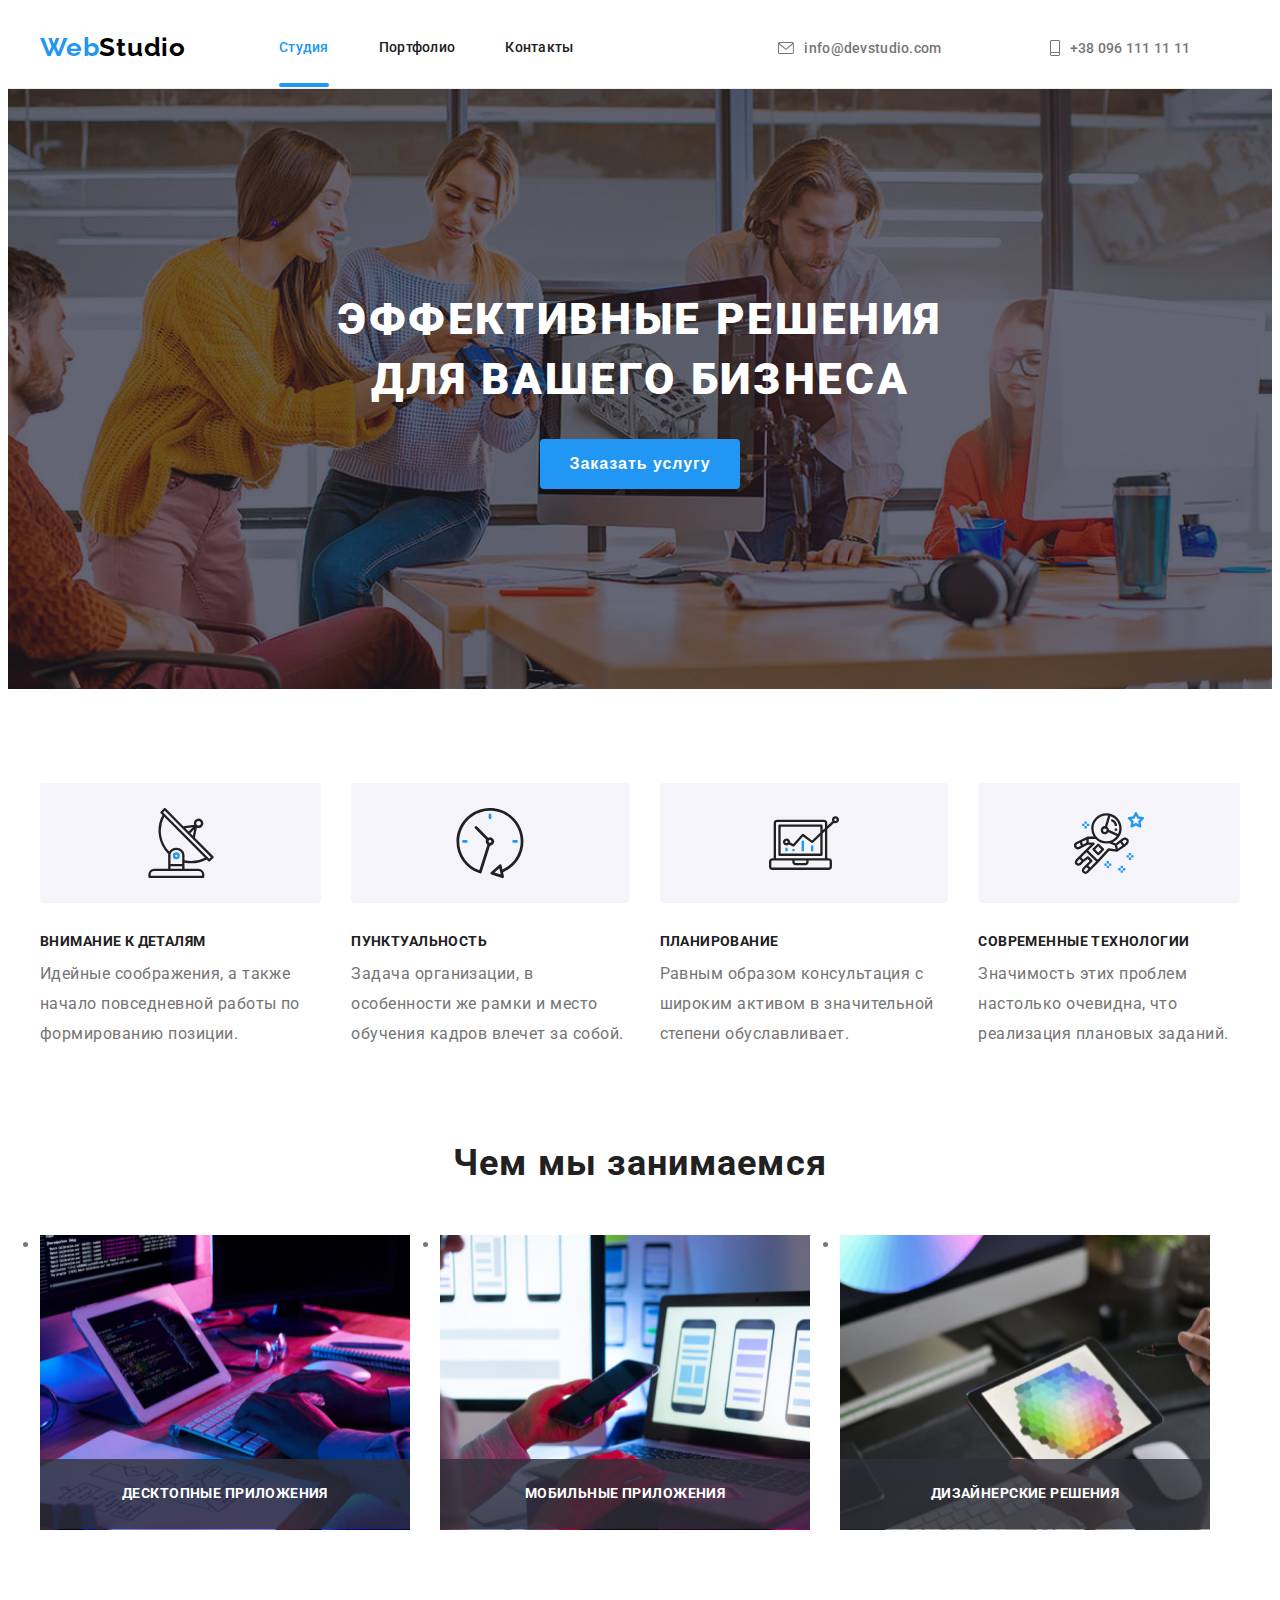
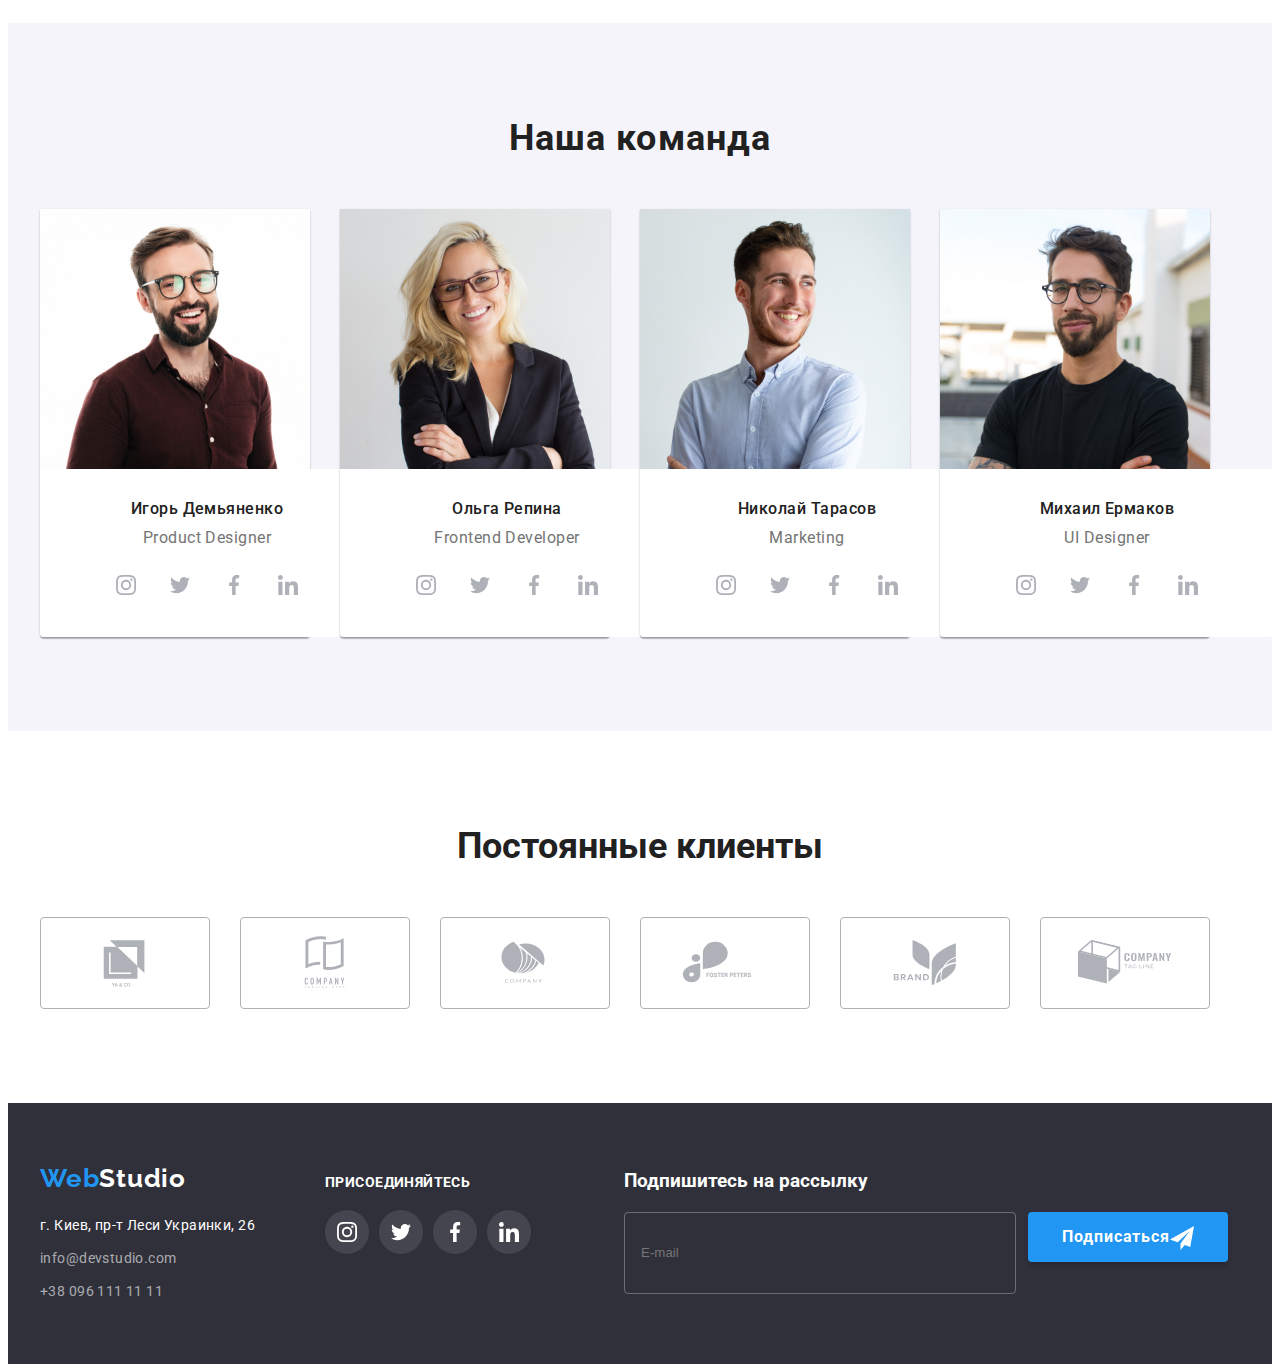
==== commit 427abe49: "Add files via upload" ====
--- a/index.html
+++ b/index.html
@@ -440,9 +440,12 @@
   </section>
 
   <!-- Footer -->
+
   <footer class="footer">
+    
+
     <div class="container footer-container">
-      <div  class="container-address">
+      <div  class="container-adress">
         <a class="logo-footer" href=" "
         >Web<span class="logo-color-footer">Studio</span></a>
       <address class="main-contact">
@@ -463,6 +466,8 @@
         
       </address>
     </div>
+
+    <!-- footer-social -->
 
     <div class="footer-social">
         <h3 class="icon-title">присоединяйтесь</h3>
@@ -509,10 +514,45 @@
       </li>
       </ul>
       </div>
-      </div>
-    </footer>
-
-    <div class="backdrop " data-modal="">
+      
+
+
+<!-- footer-form-mail -->
+
+  
+
+      <form class="form-footer" action="#">
+        <h3 class="footer-form-title">Подпишитесь на рассылку</h3>
+
+        <label for="mail" class="footer-form-label" >
+
+    <input 
+    placeholder="E-mail"
+      type="mail"  
+      name="user-mail"  
+      class="footer-form-input" 
+      required .0 title="ivanivanov@gmail.com">
+      <span class="footer-label"></span>
+      <!-- <button  class="footer-button-form-submit subscription" type="submit">Подписаться 
+        <svg class="footer-send" width="24" height="24">
+          <use href="./images/icons/send.svg#icon-send" ></use>
+        </svg>
+        </button> -->
+        <button class="footer-button-form-submit subscription" type="submit">Подписаться<svg class="footer-send" width="24" height="24">
+          <use href="./images/icons/icons.svg#icon-send"></use>
+        </svg>
+          
+
+        </button>
+    </label>
+  </form>
+    
+
+      <!--end-footer-form-mail -->
+    </div>
+</footer>
+
+    <div class="backdrop is-hidden" data-modal="">
         <div class="modal">
           <button type="button" class="modal-close-btn" data-modal-close="">
             <svg class="modal-close-icon" width="11" height="11">
@@ -580,7 +620,7 @@
           <textarea class="comment" name="user-message" placeholder="Введите текст" spellcheck="false"></textarea>
           </label>
           <input class="form-checkbox visually-hidden" type="checkbox" name="check"  id="accept-policy"  visually-hidden>
-          <label for="accept-policy" class="form-checkbox-label" >Соглашаюсь с рассылкой и принимаю&nbsp;  
+          <label for="accept-policy" class="form-checkbox-label" >&nbsp;Соглашаюсь с рассылкой и принимаю&nbsp;  
             <a href="" class="form-label-link">Условия договора</a>
           </label>
         
--- a/css/style.css
+++ b/css/style.css
@@ -600,9 +600,13 @@
   padding-bottom: 60px;
   display: flex;
 }
+.foote-adress-social-form{
+  align-items: baseline;
+}
  .footer-container{
   display: flex;
   align-items: baseline;
+  
 
 }
 
@@ -655,6 +659,7 @@
 .footer-social{
   width: 206px;
   margin-left: 70px;
+  
 }
 
 .icon-title{
@@ -703,6 +708,73 @@
 }
 
 
+/* footer-form-mail */
+.footer-form-cont{
+  display:flex;
+}
+.footer-form-container{
+  display: flex;
+}
+.footer-form-title{
+ margin-bottom: 20px;
+ color: var(--logo-footer-color);
+}
+
+.form-footer{
+   margin-left: 93px;
+}
+.footer-button-form-submit{
+  
+  height: 50px;
+  width: 200px;
+  padding-right: 32px;
+  padding-top: 10px;
+  padding-bottom: 10px;
+  padding-left: 32px; 
+  color: var(--logo-footer-color);
+  background-color: var(--logo-accent-color);
+  box-shadow: var(--btn-shadow);
+  font-family: inherit;
+  font-weight: 700;
+  font-size: 16px;
+  line-height: 1.88;
+  letter-spacing: 0.06em;
+  border-radius: 4px;
+  border-style: none;
+  cursor: pointer;
+  transition: background-color 250ms cubic-bezier(0.4, 0, 0.2, 1);
+  
+  }
+  .footer-button-form-submit.subscription {
+    min-width: 200px;
+  }
+.footer-send {
+  fill: var(--logo-footer-color);
+  vertical-align: middle;
+} 
+.footer-form-label{
+  display: flex;
+}
+.footer-form-input{
+  width: 358px;
+  height: 50px;
+  margin-right: 12px;
+  padding: 12px;
+}
+.footer-form-label .footer-form-input {
+  margin: 0;
+  margin-right: 12px;
+  padding: 15px 16px;
+  width: 358px;
+  background-color: transparent;
+  border: 1px solid rgba(255, 255, 255, 0.3);
+  box-shadow: (0px 4px 4px rgba(0, 0, 0, 0.15));
+  border-radius: 4px;
+  cursor: pointer;
+}
+
+/* end-footer-form-mail */
+
 /*-------*End Footer*---------*/
 
 /*portfolio*/
@@ -880,8 +952,8 @@
   left: 50%;
   top: 50%;
   transform: translate(-50%,-50%);
-  min-width: 528px;
-  min-height: 581px;
+  width: 528px;
+  height: 581px;
   background: var(--logo-footer-color);
   box-shadow: 0px 1px 3px rgb(0 0 0 / 12%), 0px 1px 1px rgb(0 0 0 / 14%), 0px 2px 1px rgb(0 0 0 / 20%);
   border-radius: 4px;
@@ -896,8 +968,8 @@
   left: 50%;
   top: 50%;
   transform: translate(-50%,-50%);
-  min-width: 528px;
-  min-height: 581px;
+  /* min-width: 528px;
+  min-height: 581px; */
   background: var(--logo-footer-color);
   box-shadow: 0px 1px 3px rgb(0 0 0 / 12%), 0px 1px 1px rgb(0 0 0 / 14%), 0px 2px 1px rgb(0 0 0 / 20%);
   border-radius: 4px;
@@ -923,9 +995,13 @@
 .modal-form-head{
   font-weight: 700;
   text-align: center;
-  font-size: 24px;
-  /* margin-bottom: 40px; */
-  
+  font-size: 20px;
+  font-weight: bold;
+/* line-height: 23px; */
+text-align: center;
+letter-spacing: 0.03em;
+color: var(--secondary-font-color);
+  margin-bottom: 12px;
 }
 
 .form-input{
@@ -945,7 +1021,7 @@
   position: relative;
   font-weight: 400;
     font-size: 14px;
-   margin-bottom: 20px;
+   margin-bottom: 10px;
   }  
   .modal-form-input-wrapper{
     margin-top: 6px; 
@@ -994,12 +1070,21 @@
 }
 
 .form-checkbox-label::before{
-  display: block;
-  content: "";
-  width: 18px;
-  height: 18px;
-  border: 1px solid #303030;
+  display: inline-flex;
+   /* display:inline-block; */
+   content: "";
+  width: 16px;
+  height: 15px;
+  border: 1px solid var(--secondary-font-color);
+  border-radius: 2px;
   cursor: pointer;
+
+}
+.form-checkbox-label{
+  font-size: 14px;
+line-height: 24px;
+letter-spacing: 0.03em;
+margin-bottom: 30px;
 
 }
 
@@ -1017,15 +1102,36 @@
 }
 .form-label-link{
  color: var(--link-hover-focus);
+ margin-top: 20px;
+ margin-bottom: 20px;
+ font-size: 14px;
+line-height: 24px;
+letter-spacing: 0.03em;
+
+text-decoration: underline;
 }
 
  .button-form-submit{
-  display: block;
-  background-color: var(--link-hover-focus);
-  padding: 10px  20px;
-  margin: 0 auto;
-  border: 1px solid #303030;
+ margin: 0 auto; 
+margin-bottom: 40px; 
+  display: inline-block;
+  width: 200px;
+  padding-top: 10px;
+  padding-right: 10px;
+  padding-bottom: 10px;
+  padding-left: 10px;
+  border: 0px;
+  border-radius: 4px;
+  box-shadow: 0px 4px 4px rgb(0 0 0 / 15%);
+  font-weight: var(--font-weight-secondary);
+  font-size: 16px;
+  line-height: 1.87;
+  letter-spacing: 0.06em;
+  background-color: var(--logo-accent-color);
+  color: var(--logo-footer-color);
   cursor: pointer;
+  transition: background-color 250ms cubic-bezier(0.4, 0, 0.2, 1), 
+  box-shadow 250ms cubic-bezier(0.4, 0, 0.2, 1);
 }
  
 
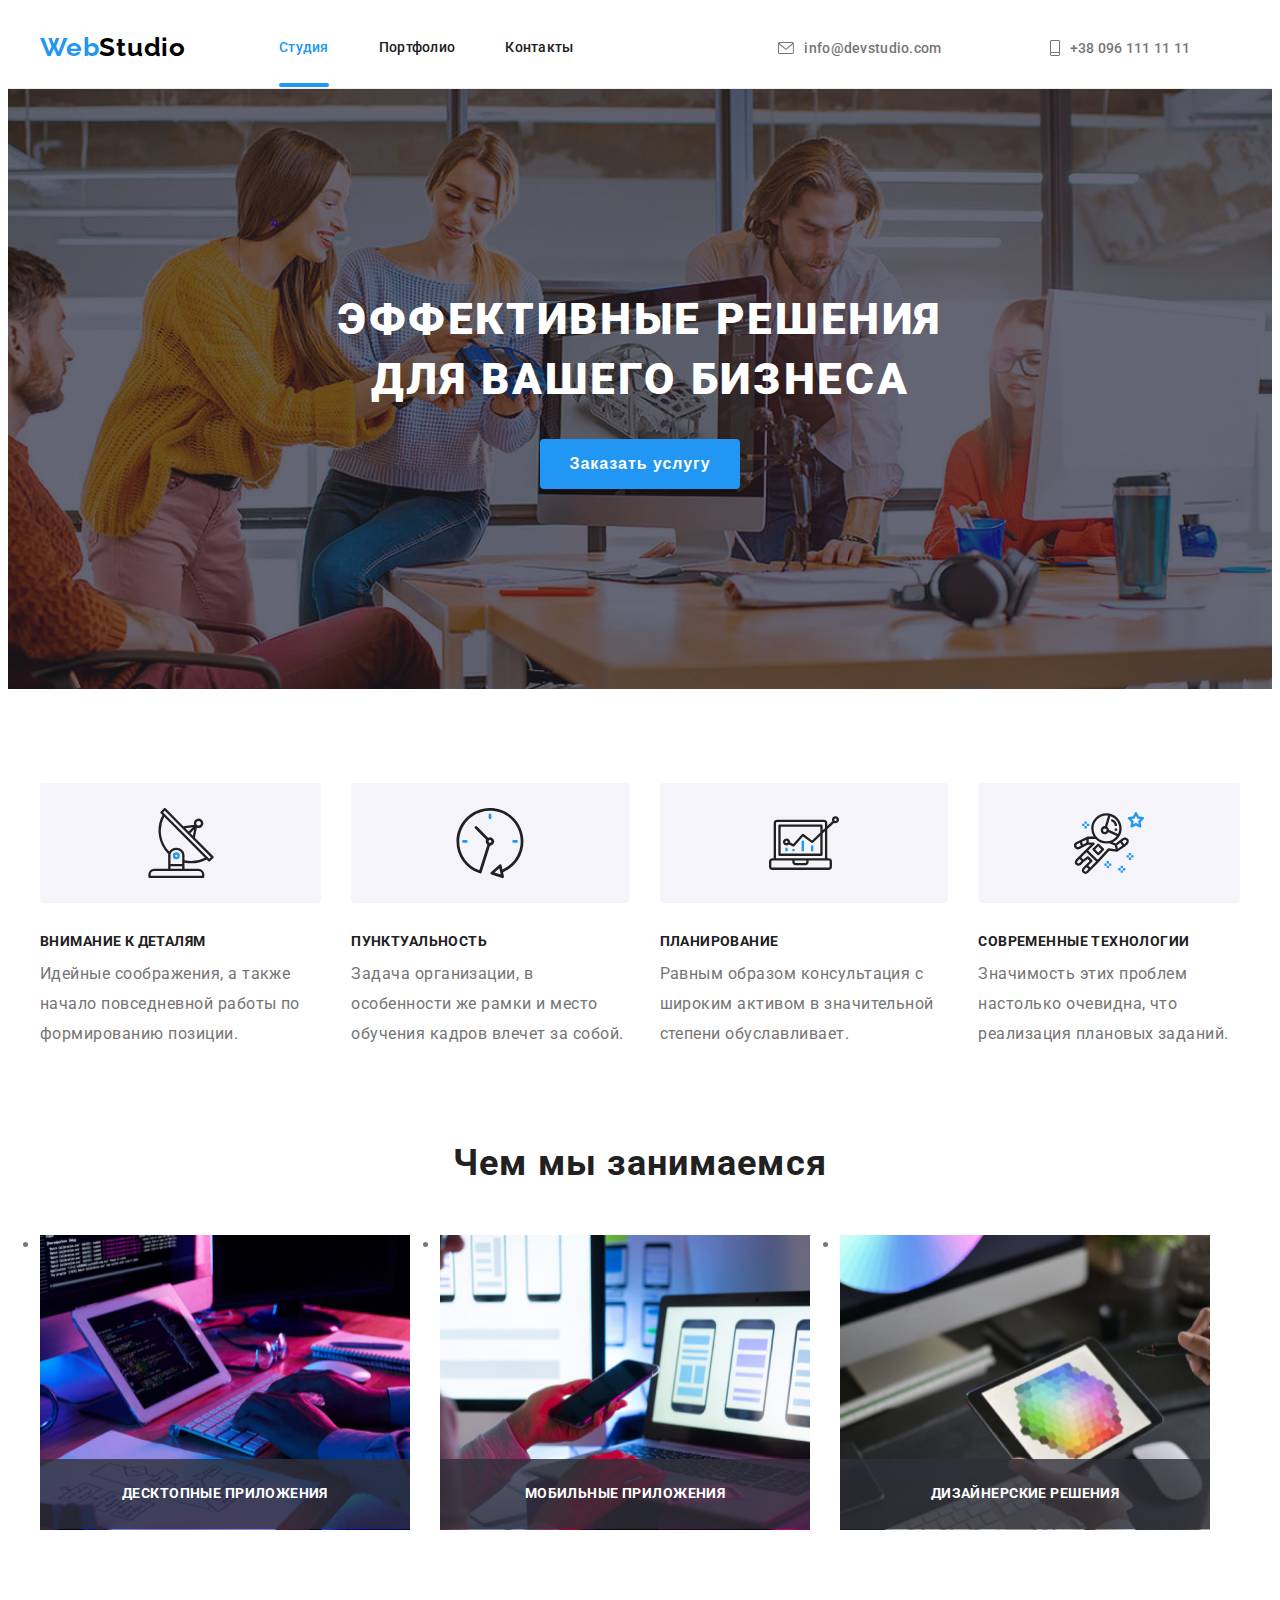
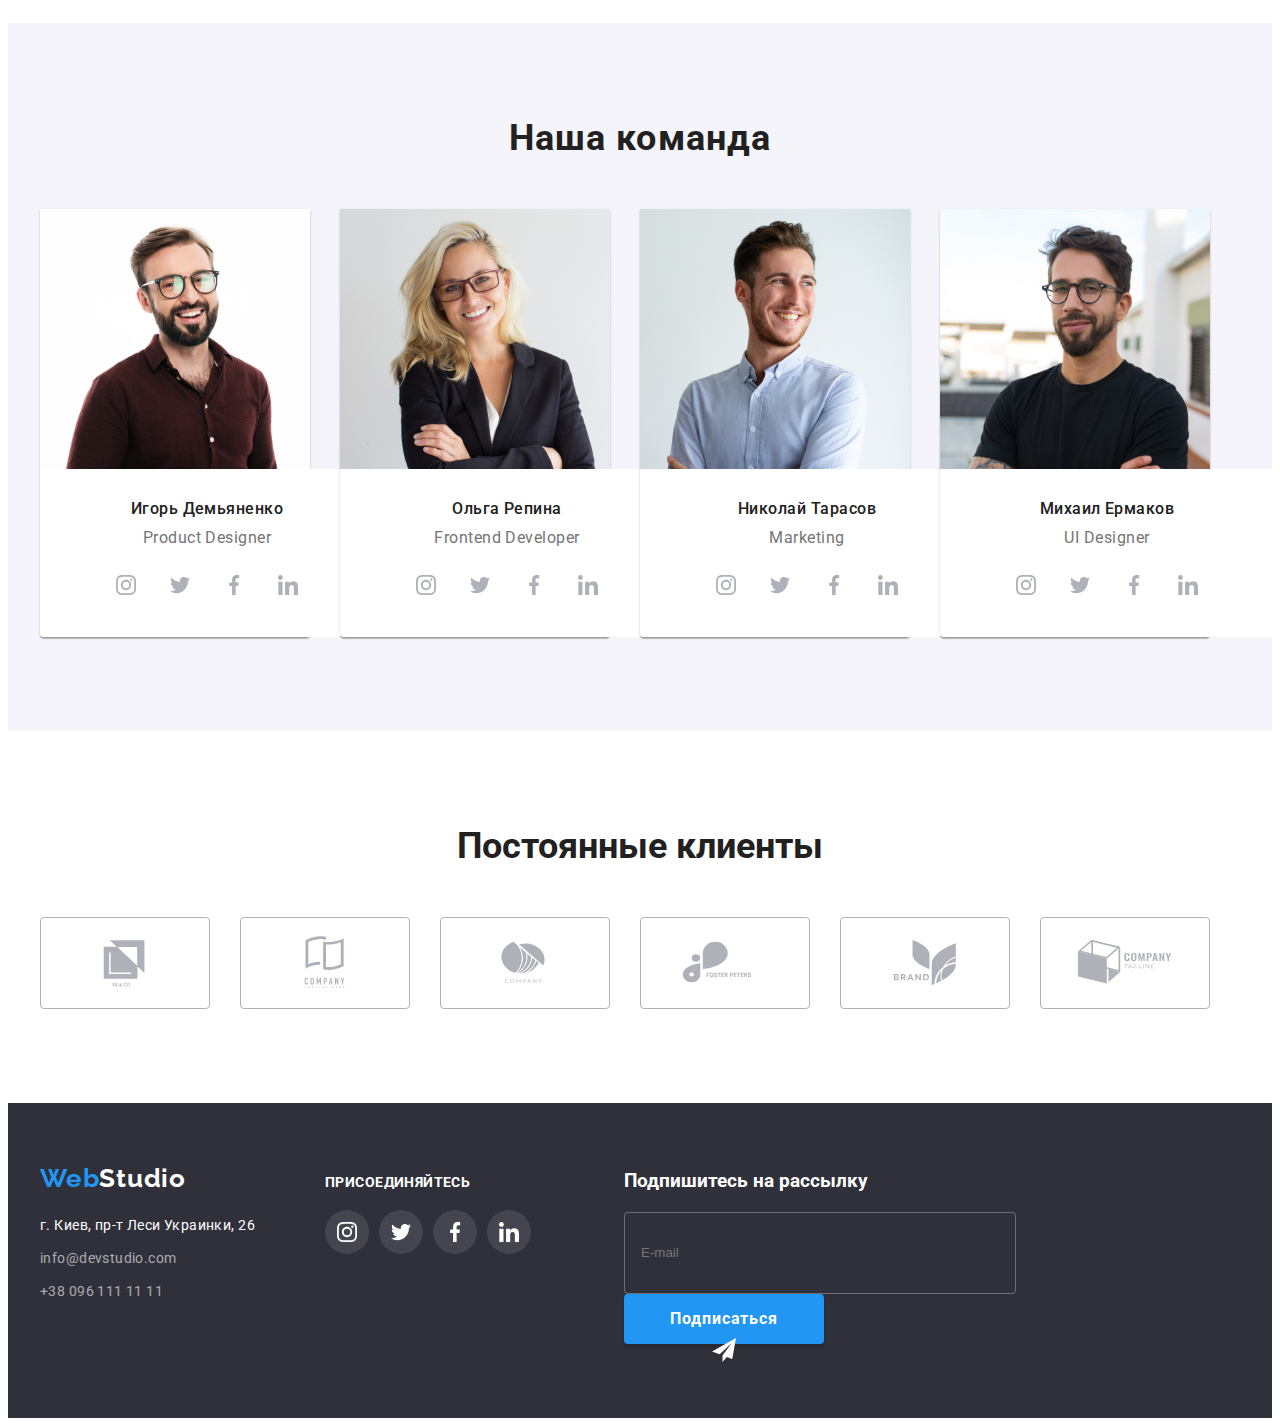
==== commit 2127f0a8: "Add files via upload" ====
--- a/index.html
+++ b/index.html
@@ -523,28 +523,17 @@
 
       <form class="form-footer" action="#">
         <h3 class="footer-form-title">Подпишитесь на рассылку</h3>
-
-        <label for="mail" class="footer-form-label" >
-
-    <input 
-    placeholder="E-mail"
-      type="mail"  
-      name="user-mail"  
-      class="footer-form-input" 
-      required .0 title="ivanivanov@gmail.com">
-      <span class="footer-label"></span>
-      <!-- <button  class="footer-button-form-submit subscription" type="submit">Подписаться 
-        <svg class="footer-send" width="24" height="24">
-          <use href="./images/icons/send.svg#icon-send" ></use>
-        </svg>
-        </button> -->
-        <button class="footer-button-form-submit subscription" type="submit">Подписаться<svg class="footer-send" width="24" height="24">
-          <use href="./images/icons/icons.svg#icon-send"></use>
-        </svg>
-          
-
-        </button>
-    </label>
+          <label class="footer-form-label">
+            <input class="footer-input" type="email" name="email" placeholder="E-mail">
+            <span class="footer-label"></span>
+          </label>
+            <button class="button-primary subscription" type="submit">Подписаться
+              <svg class="footer-send" width="24" height="24">
+                  <use href="./images/icons/icons.svg#icon-send"></use>
+                </svg>
+            </button>
+        
+
   </form>
     
 
@@ -567,13 +556,13 @@
               Оставьте свои данные, мы вам перезвоним
             </p>
             
-              <label for="name" class="form-label">
+              <label  class="form-label">
                 Имя
                 <span class="modal-form-input-wrapper">
                 
                 <input 
                 type="text"  
-                name="user-name"  
+                name="name"  
                 class="form-input"
                 required minlength="2" pattern="[a-zA-Zя-яёА-ЯЁ]+" title="Имя должно содержать символы кирилицы или латиницы">
                 <svg class="form-icon">
@@ -583,12 +572,12 @@
               </span>
               </label>
           
-          <label for="tel" class="form-label">
+          <label  class="form-label">
               Телефон
               <span class="modal-form-input-wrapper">
                 <input 
                 type="text"
-                name="user-tel" 
+                name="tel" 
                 id="tel" 
                 class="form-input" 
                 required pattern="[0-9]{3}-[0-9]{3}-[0-9]{2}-[0-9]{2}" title="096-000-00-00">
@@ -599,14 +588,14 @@
                 </span>
           </label>
 
-          <label for="mail" class="form-label">
+          <label  class="form-label">
             Почта
             <span class="modal-form-input-wrapper">
       <input 
-        type="mail"  
-        name="user-mail"  
+        type="email"  
+        name="mail"  
         class="form-input" 
-        required .0 title="ivanivanov@gmail.com">
+         title="ivanivanov@gmail.com">
         <svg class="form-icon">
           <use href="./images/icons/icons.svg#icon-email">
 
@@ -615,11 +604,11 @@
           </span>
         </label>
         
-        <label for="comment" class="form-label">
+        <label  class="form-label">
           Коментарий
           <textarea class="comment" name="user-message" placeholder="Введите текст" spellcheck="false"></textarea>
           </label>
-          <input class="form-checkbox visually-hidden" type="checkbox" name="check"  id="accept-policy"  visually-hidden>
+          <input class="form-checkbox visually-hidden" type="checkbox" name="check"  id="accept-policy"  >
           <label for="accept-policy" class="form-checkbox-label" >&nbsp;Соглашаюсь с рассылкой и принимаю&nbsp;  
             <a href="" class="form-label-link">Условия договора</a>
           </label>
--- a/css/style.css
+++ b/css/style.css
@@ -723,7 +723,7 @@
 .form-footer{
    margin-left: 93px;
 }
-.footer-button-form-submit{
+.button-primary{
   
   height: 50px;
   width: 200px;
@@ -745,7 +745,7 @@
   transition: background-color 250ms cubic-bezier(0.4, 0, 0.2, 1);
   
   }
-  .footer-button-form-submit.subscription {
+  .button-primary.subscription {
     min-width: 200px;
   }
 .footer-send {
@@ -755,13 +755,13 @@
 .footer-form-label{
   display: flex;
 }
-.footer-form-input{
+.footer-input{
   width: 358px;
   height: 50px;
   margin-right: 12px;
   padding: 12px;
 }
-.footer-form-label .footer-form-input {
+.footer-form-label .footer-input {
   margin: 0;
   margin-right: 12px;
   padding: 15px 16px;
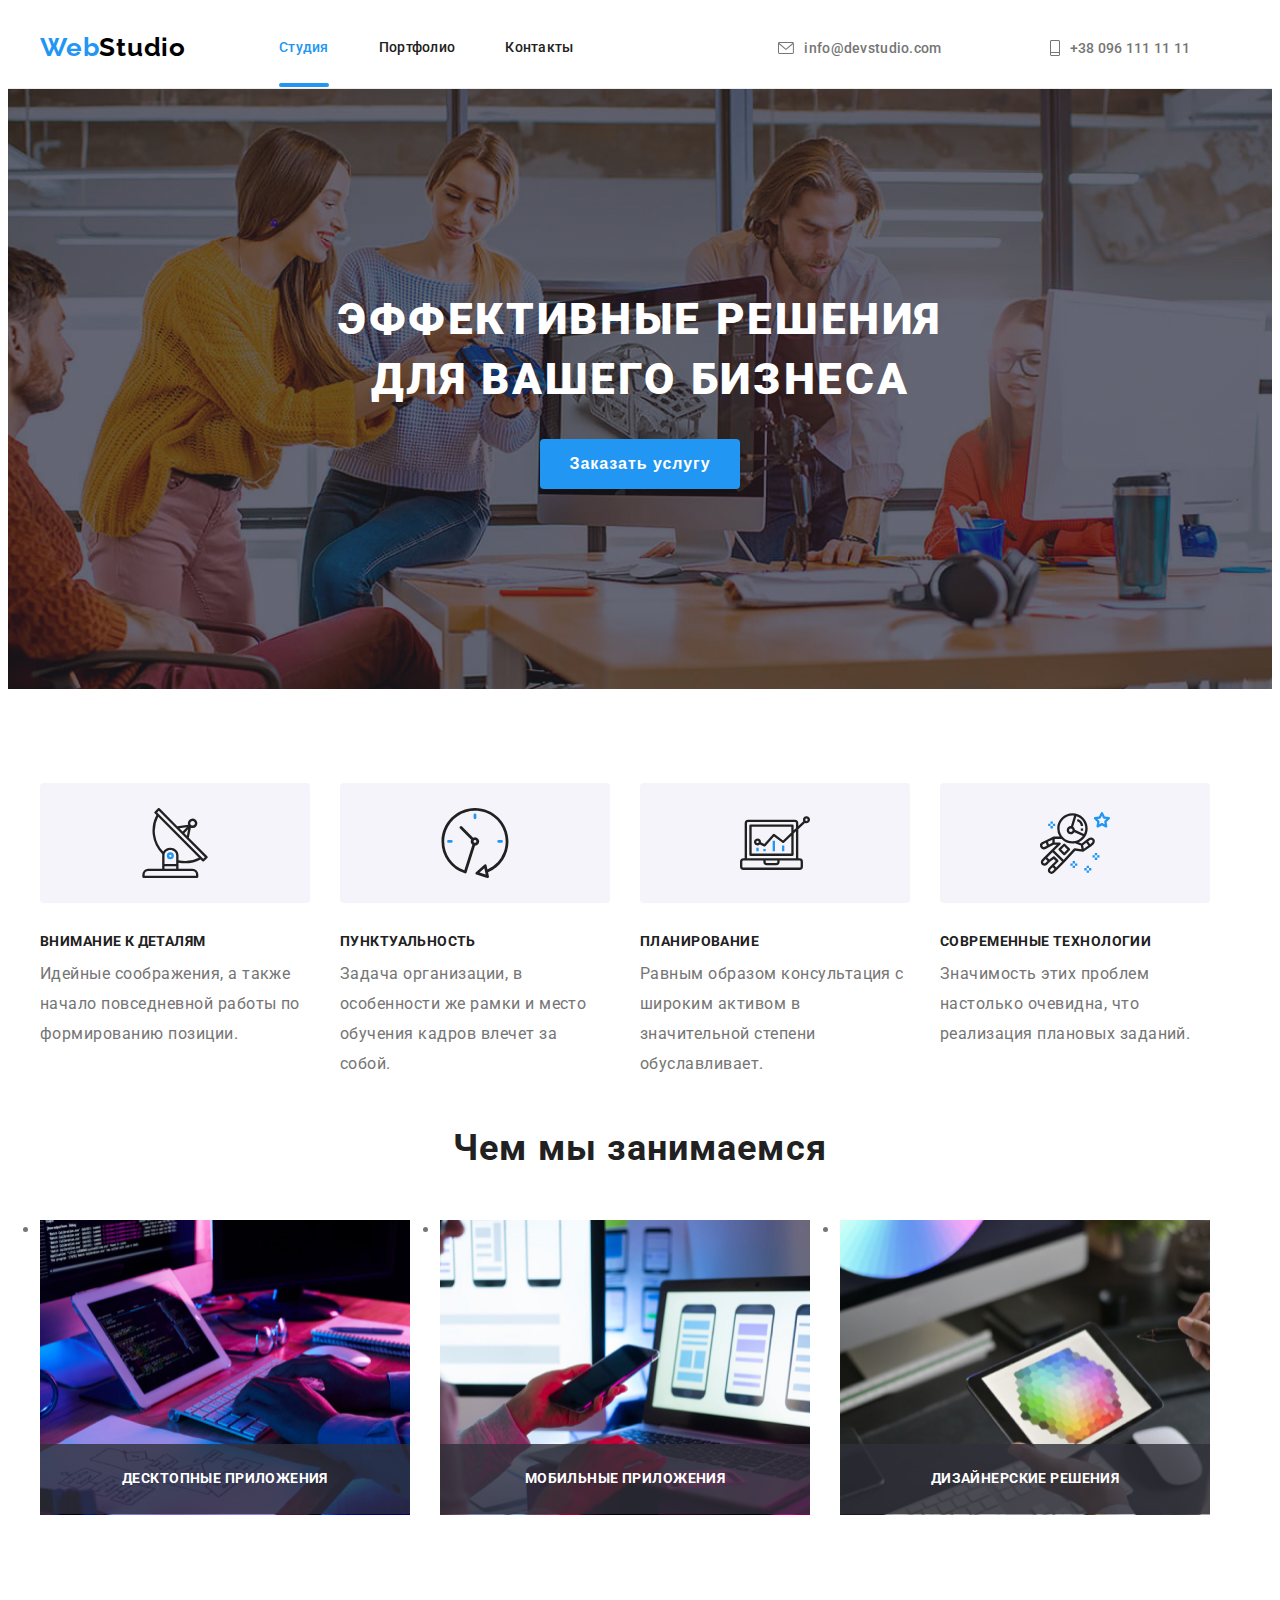
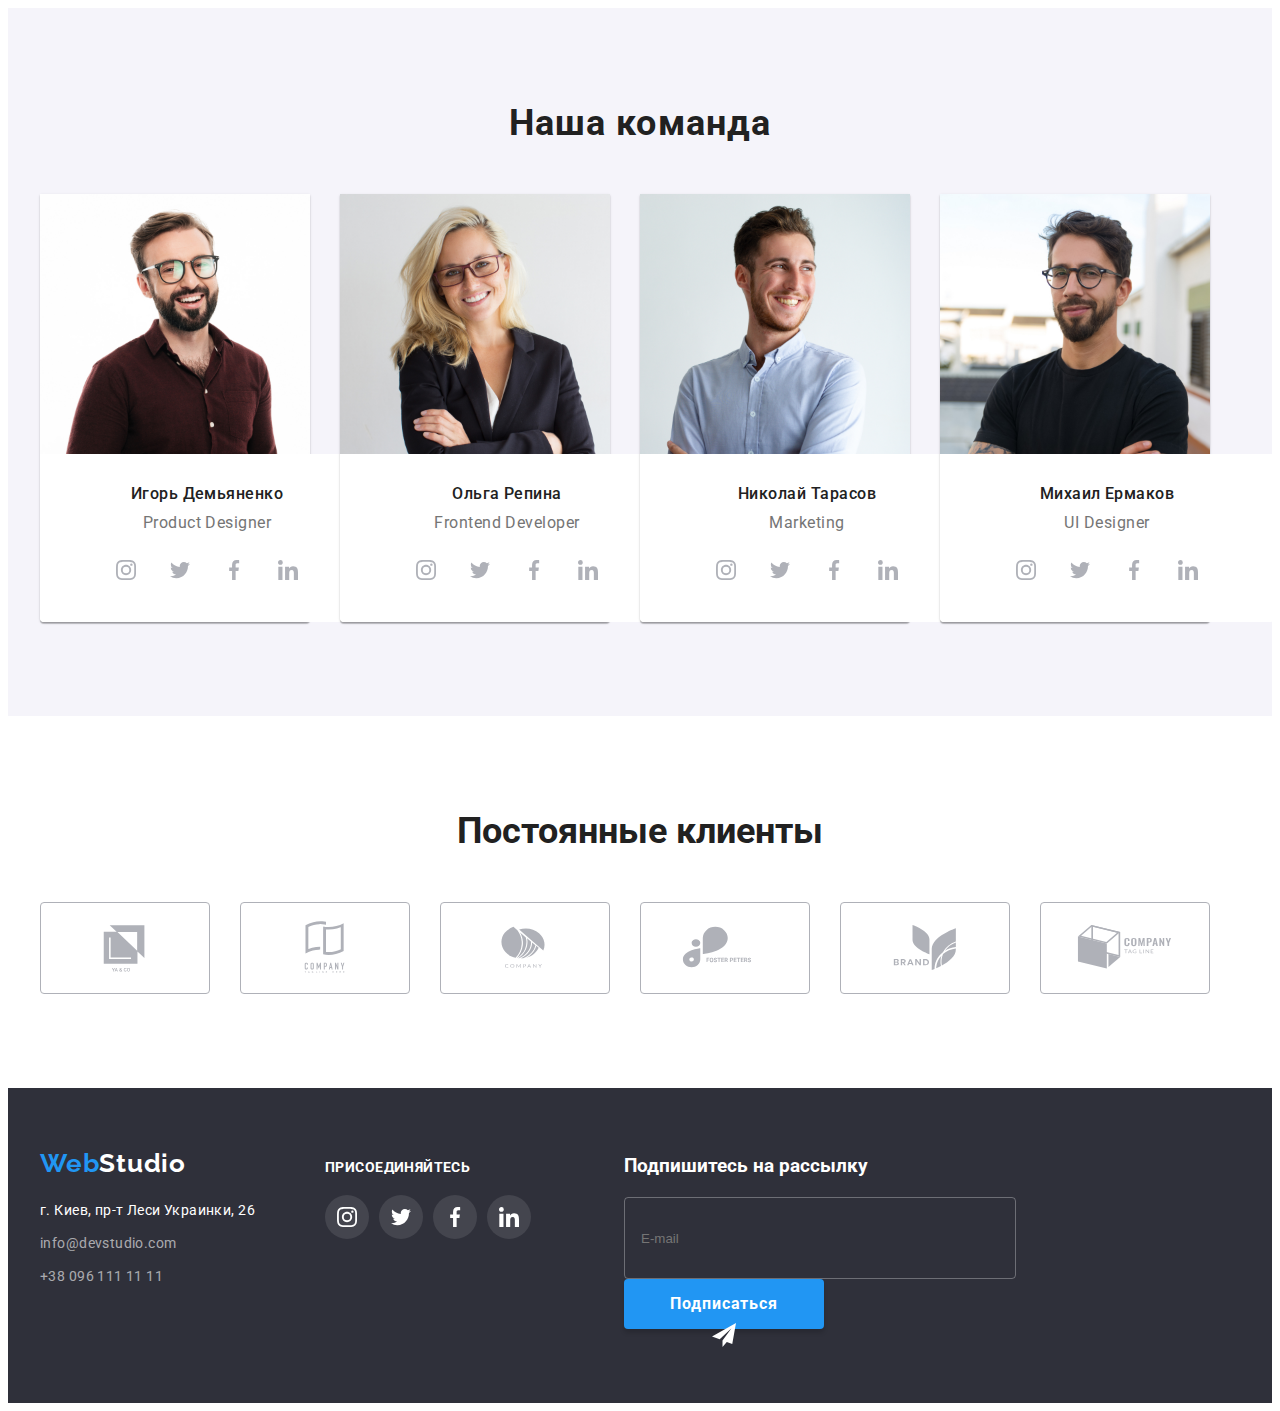
==== commit 5b4c9ab2: "Add files via upload" ====
--- a/index.html
+++ b/index.html
@@ -540,80 +540,77 @@
       <!--end-footer-form-mail -->
     </div>
 </footer>
-
+<!-- modal-form -->
     <div class="backdrop is-hidden" data-modal="">
         <div class="modal">
           <button type="button" class="modal-close-btn" data-modal-close="">
-            <svg class="modal-close-icon" width="11" height="11">
+            <svg class="modal-close-icon" width="18" height="18">
               <use href="./images/icons/icons.svg#icon-close">
               </use>
             </svg>
           </button>
-          <!-- form -->
-        
+          
+          <h2 class="modal-form-head "  >Оставьте свои данные, мы вам перезвоним</h2>
           <form class="modal-form">
-            <p class="modal-form-head "  >
-              Оставьте свои данные, мы вам перезвоним
-            </p>
-            
-              <label  class="form-label">
-                Имя
-                <span class="modal-form-input-wrapper">
-                
-                <input 
-                type="text"  
-                name="name"  
-                class="form-input"
-                required minlength="2" pattern="[a-zA-Zя-яёА-ЯЁ]+" title="Имя должно содержать символы кирилицы или латиницы">
-                <svg class="form-icon">
-                <use href="./images/icons/icons.svg#icon-person">
-                </use>
-                </svg>
-              </span>
+            <label  class="form-label">
+                <span class="modal-form-input-wrapper">Имя</span>
+                <input class="form-input" type="text"  name="name"  required minlength="2" pattern="[a-zA-Zя-яёА-ЯЁ]+" title="Имя должно содержать символы кирилицы или латиницы">
+                <span>
+                  <svg class="form-icon" width="18" height="18">
+                <use href="./images/icons/icons.svg#icon-person"></use>
+                  </svg>
+                </span>
               </label>
           
           <label  class="form-label">
-              Телефон
-              <span class="modal-form-input-wrapper">
+              <span class="modal-form-input-wrapper">Телефон</span>
                 <input 
                 type="text"
                 name="tel" 
                 id="tel" 
                 class="form-input" 
                 required pattern="[0-9]{3}-[0-9]{3}-[0-9]{2}-[0-9]{2}" title="096-000-00-00">
-                <svg class="form-icon">
-                  <use href="./images/icons/icons.svg#icon-phone">
-                  </use>
+                <span>
+                  <svg class="form-icon" width="18" height="18">
+                  <use href="./images/icons/icons.svg#icon-phone"></use>
                   </svg>
                 </span>
           </label>
 
           <label  class="form-label">
-            Почта
-            <span class="modal-form-input-wrapper">
+            <span class="modal-form-input-wrapper">Почта</span>
       <input 
         type="email"  
         name="mail"  
         class="form-input" 
          title="ivanivanov@gmail.com">
-        <svg class="form-icon">
-          <use href="./images/icons/icons.svg#icon-email">
-
-            </use>
+         <span>
+           <svg class="form-icon" width="18" height="18">
+              <use href="./images/icons/icons.svg#icon-email"></use>
            </svg>
           </span>
         </label>
         
         <label  class="form-label">
-          Коментарий
-          <textarea class="comment" name="user-message" placeholder="Введите текст" spellcheck="false"></textarea>
+          <span class="modal-form-input-wrapper">Коментарий</span> 
+          <textarea class="comment" name="comment" rows="8" placeholder="Введите текст" spellcheck="false"></textarea>
           </label>
-          <input class="form-checkbox visually-hidden" type="checkbox" name="check"  id="accept-policy"  >
-          <label for="accept-policy" class="form-checkbox-label" >&nbsp;Соглашаюсь с рассылкой и принимаю&nbsp;  
-            <a href="" class="form-label-link">Условия договора</a>
-          </label>
-        
-            <button type="submit" class="button-form-submit">Отправить </button>
+
+          <label class="form-checkbox-label">
+            <input class="form-checkbox-input" type="checkbox" name="policy">
+                <svg class="form-checkbox-icon" width="16" height="15">
+                    <use href="./images/icons/icons.svg#icon-checkbox"></use>
+                </svg>
+                <input class="form-checkbox-input" type="checkbox" name="policy" checked>
+                <svg class="checkbox-icon check" width="16" height="15">
+                    <use href="./images/icons/icons.svg#icon-check"></use>
+                </svg>
+            <span class="policy-text">Соглашаюсь с рассылкой и принимаю <a href="#" class="form-label-link">Условия договора</a></span>
+        </label>
+
+            <div class="button-form-submit">
+              <button class="button-primary form" type="submit">Отправить</button>
+            </div>
           
           </form>
         </div>
--- a/css/style.css
+++ b/css/style.css
@@ -339,6 +339,10 @@
   list-style: none;
   padding: 0;
 }
+.description-item{
+  width: 270px; 
+height:251px ; 
+}
 .description-item:not(:last-child) {
   margin-right: 30px;
 }
@@ -372,16 +376,7 @@
 
 } 
 
- /* .description {
-  font-style: normal;
-  font-weight: normal;
-  font-size: 14px;
-  line-height: 24px;
-  letter-spacing: 0.03em;
-  color: var(--primacy-font-color);
-  line-height: 1.7;
-  margin-top: 10px; 
-} */
+
 
 /*-------* End Description*---------*/
 
@@ -938,200 +933,239 @@
 }
 .backdrop {
   position: fixed;
-  width: 100vw;
-  height: 100vh;
   top: 0;
   left: 0;
+
+  width: 100%;
+  height: 100%;
+
   background-color: rgba(0, 0, 0, 0.2);
-transition: visibility 250ms cubic-bezier(0.4, 0, 0.2, 1),
-    opacity 250ms cubic-bezier(0.4, 0, 0.2, 1);
-}
-
-.modal {
+
+  opacity: 1;
+  transform: opacity 250ms cubic-bezier(0.4, 0, 0.2, 1);
+}
+
+.backdrop.is-hidden .modal {
+  opacity: 0;
+  transform: translate(-50%, -50%) scale(0.9);
+}
+
+
+  .modal {
+    position: absolute;
+    top: 50%;
+    left: 50%;
+    opacity: 1;
+    min-width: 528px;
+    min-height: 581px;
+    background-color: var(--logo-footer-color);
+    box-shadow: (0px 4px 4px rgba(0, 0, 0, 0.25));
+    border-radius: 4px;
+    transform: translate(-50%, -50%) scale(1);
+    transition: transform 250ms cubic-bezier(0.4, 0, 0.2, 1), opacity 250ms cubic-bezier(0.4, 0, 0.2, 1);
+}
+
+
+
+.modal-close-btn{
   position: absolute;
-  left: 50%;
-  top: 50%;
-  transform: translate(-50%,-50%);
-  width: 528px;
-  height: 581px;
-  background: var(--logo-footer-color);
-  box-shadow: 0px 1px 3px rgb(0 0 0 / 12%), 0px 1px 1px rgb(0 0 0 / 14%), 0px 2px 1px rgb(0 0 0 / 20%);
-  border-radius: 4px;
-  padding: 40px;
-}
-
-
-
-
-.close-btn {
+    top: 8px;
+    right: 8px;
+    width: 30px;
+    height: 30px;
+    background-color: var(--logo-footer-color);
+    border: 1px solid rgba(0, 0, 0, 0.1);
+    box-sizing: border-box;
+    border-radius: 50%;
+    cursor: pointer;
+
+}
+.modal-close-icon{
   position: absolute;
-  left: 50%;
-  top: 50%;
-  transform: translate(-50%,-50%);
-  /* min-width: 528px;
-  min-height: 581px; */
-  background: var(--logo-footer-color);
-  box-shadow: 0px 1px 3px rgb(0 0 0 / 12%), 0px 1px 1px rgb(0 0 0 / 14%), 0px 2px 1px rgb(0 0 0 / 20%);
-  border-radius: 4px;
-  padding: 40px 40px;
-}
-
-.close-img {
-  width: 18px;
-  height: 18px;
-}
-
-.is-hidden {
-  opacity: 0;
-  visibility: hidden;
-  pointer-events: none;
-}
+    top: 6px;
+    right: 6px;
+    fill: var(--secondary-font-color);
+    transition: fill 250ms cubic-bezier(0.4, 0, 0.2, 1);
+}
+ .modal-close-btn:hover .modal-close-icon {
+  fill: var(--link-hover-focus);
+}
+
 /* form */
+.modal-form-head{
+  margin-top: 40px;
+    margin-bottom: 12px;
+    text-align: center;
+    color: var(--secondary-font-color);
+    font-weight: 700;
+    font-size: 20px;
+    line-height: 1.15;
+    letter-spacing: 0.03em;
+  
+}
 .modal-form {
-  display: flex;
-  flex-direction: column;
-}
-
-.modal-form-head{
-  font-weight: 700;
-  text-align: center;
-  font-size: 20px;
-  font-weight: bold;
-/* line-height: 23px; */
-text-align: center;
-letter-spacing: 0.03em;
-color: var(--secondary-font-color);
-  margin-bottom: 12px;
-}
-
-.form-input{
-  width: 100%;
-  height: 40px;
-  border: 1px solid rgba(33, 33, 33, 0.2);
-border-radius: 4px;
-padding-left: 42px;
-transition:  var(--link-hover-focus) 250ms linear ;
-}
-
-.form-input:focus{
-  outline:none;
-  border-color: var(--link-hover-focus);
+  width: 448px;
+    margin-left: auto;
+    margin-right: auto;
 }
 .form-label{
   position: relative;
-  font-weight: 400;
-    font-size: 14px;
-   margin-bottom: 10px;
-  }  
-  .modal-form-input-wrapper{
-    margin-top: 6px; 
-    position: relative;
-  top: 50%;
-  transform: translateY(-50%);
-    width: 18px;
-  height: 18px;
-}
-
+ display: flex;
+ flex-direction: column;
+ }  
+.modal-form .form-label:not(:last-child) {
+  margin-bottom: 10px;
+}
+
+.form-label .form-input,
+.form-label textarea {
+  margin: 0;
+  padding: 11px 12px;
+
+  border: 1px solid rgba(33, 33, 33, 0.2);
+  border-radius: 4px;
+}
+
+.modal-form .form-input {
+  padding-left: 42px;
+}
 .form-icon{
-   position: absolute;
+  position: absolute;
    top: 50%;
    left: 12px;
-   transform: translateY(-50%);
-     display: block;
-     width: 18px;
-   height: 18px;
-    background-color: var(--secondery-font);
-  }  
-
-    .form-input:focus + .form-icon {
-      fill:var(--link-hover-focus) ; 
-      transition:cubic-bezier(0.4, 0, 0.2, 1) 250ms linear;
-    }
-
-.comment{
-  width: 100%;
-  height: 120px;
+   display: inline-block;
+   transition: fill 250ms cubic-bezier(0.4, 0, 0.2, 1);
+ } 
+ .form-label:focus-within .form-icon,
+ .form-label:hover .form-icon {
+   fill: var(--link-hover-focus);
+ }
+ 
+ .form-label:focus-within .form-input,
+ .form-label:hover .form-input {
+   border-color: var(--link-hover-focus);
+   outline: none;
+ }
+ .form-label .comment {
   padding: 12px 16px;
-  margin-top: 6px;
-  border: 1px solid rgba(33, 33, 33, 0.2);
-  border-radius: 4px;
   resize: none;
-  transition:cubic-bezier(0.4, 0, 0.2, 1) 250ms linear;
-}
-
-  .comment::placeholder{
-  text-transform: uppercase;
-  color:rgba(117, 117, 117, 0.5);
-}
-.comment:focus{
+}
+.form-label:focus-within .comment,
+.form-label:hover  .comment {
+  border-color: var(--link-hover-focus);
   outline: none;
-  border-color: var(--link-hover-focus);
-
-}
-
-.form-checkbox-label::before{
-  display: inline-flex;
-   /* display:inline-block; */
-   content: "";
+}
+.form-label .modal-form-input-wrapper {
+  margin-bottom: 4px;
+color: var(--primary-font-color);
+  font-weight: 400;
+  font-size: 12px;
+  line-height: 1.16;
+  letter-spacing: 0.01em;
+}
+.form-label .form-input::placeholder {
+  color: rgba(117, 117, 117, 0.5);
+  font-weight: 400;
+  font-size: 12px;
+  line-height: 1.17;
+  letter-spacing: 0.01em;
+}
+
+
+.form-checkbox-label{
+  position: relative;
+    top: 50%;
+    left: 10px;
+    display: flex;
+    padding-top: 20px;
+}
+.form-checkbox-icon{
+  position: absolute;
+  top: 50%;
+  left: 0;
+  fill: var(--secondary-font-color);
+  transform: translateY(-50%);
+  opacity: 1;
+  transition: opacity 250ms cubic-bezier(0.4, 0, 0.2, 1);
+}
+
+.form-checkbox-label:focus-within .form-checkbox-icon {
+  opacity: 0;
+}
+.form-checkbox-icon.check {
+  position: absolute;
+  top: 50%;
+  left: 0;
+  fill: var(--secondary-font-color);
+  transform: translateY(-50%);
+  opacity: 0;
+  transition: opacity 250ms cubic-bezier(0.4, 0, 0.2, 1);
+}
+.form-checkbox-label:focus-within .form-checkbox-icon.check {
+  opacity: 1;
+}
+.form-checkbox-input {
+  position: absolute;
+  width: 1px;
+  height: 1px;
+  margin: -1px;
+  border: 0;
+  padding: 0;
+  clip: rect(0 0 0 0);
+  overflow: hidden;
+}
+ .policy-text {
+  position: absolute;
+  top: 50%;
+  left: 0; 
+  margin-left: 24px;
+color: var(--primary-font-color);
+  font-weight: 400;
+  line-height: 1.71;
+  transform: translateY(-50%);
+ }
+
+.form-label-link{
+ color: var(--link-hover-focus);
+}
+
+.form-checkbox-label .form-input[type="checkbox"] {
   width: 16px;
   height: 15px;
-  border: 1px solid var(--secondary-font-color);
-  border-radius: 2px;
+
+  color: var(--secondary-font-color);
+}
+.button-form-submit {
+  display: flex;
+    justify-content: center;
+    margin-top: 30px;
+    margin-bottom: 40px;
+}
+.button-primary {
+  min-width: 200px;
+  padding-right: 32px;
+  padding-top: 10px;
+  padding-bottom: 10px;
+  padding-left: 32px;
+
+  color: var(--logo-footer-color);
+  background-color: var(--link-hover-focus);
+  box-shadow: var(--btn-shadow);
+  font-family: inherit;
+  font-weight: 700;
+  font-size: 16px;
+  line-height: 1.88;
+  letter-spacing: 0.06em;
+  border-radius: 4px;
+  border-style: none;
   cursor: pointer;
 
-}
-.form-checkbox-label{
-  font-size: 14px;
-line-height: 24px;
-letter-spacing: 0.03em;
-margin-bottom: 30px;
-
-}
-
-
-.form-checkbox:checked + .form-checkbox-label::before {
-/*  width: 20px;
-height: 20px;  */
-
- background-image: url(../images/icons/icon\ check.svg); 
- /* background-size:15px 14px; */
-  /* border: none; */
-}
-.form-checkbox:focus + .form-checkbox-label::before {
-  outline: 2px solid var(--link-hover-focus);
-}
-.form-label-link{
- color: var(--link-hover-focus);
- margin-top: 20px;
- margin-bottom: 20px;
- font-size: 14px;
-line-height: 24px;
-letter-spacing: 0.03em;
-
-text-decoration: underline;
-}
-
- .button-form-submit{
- margin: 0 auto; 
-margin-bottom: 40px; 
-  display: inline-block;
-  width: 200px;
-  padding-top: 10px;
-  padding-right: 10px;
-  padding-bottom: 10px;
-  padding-left: 10px;
-  border: 0px;
-  border-radius: 4px;
-  box-shadow: 0px 4px 4px rgb(0 0 0 / 15%);
-  font-weight: var(--font-weight-secondary);
-  font-size: 16px;
-  line-height: 1.87;
-  letter-spacing: 0.06em;
-  background-color: var(--logo-accent-color);
-  color: var(--logo-footer-color);
-  cursor: pointer;
-  transition: background-color 250ms cubic-bezier(0.4, 0, 0.2, 1), 
-  box-shadow 250ms cubic-bezier(0.4, 0, 0.2, 1);
+  transition: background-color 250ms cubic-bezier(0.4, 0, 0.2, 1);
+}
+
+.button-primary:hover,
+.button-primary:focus {
+  background-color: #188ce8;
 }
  
 
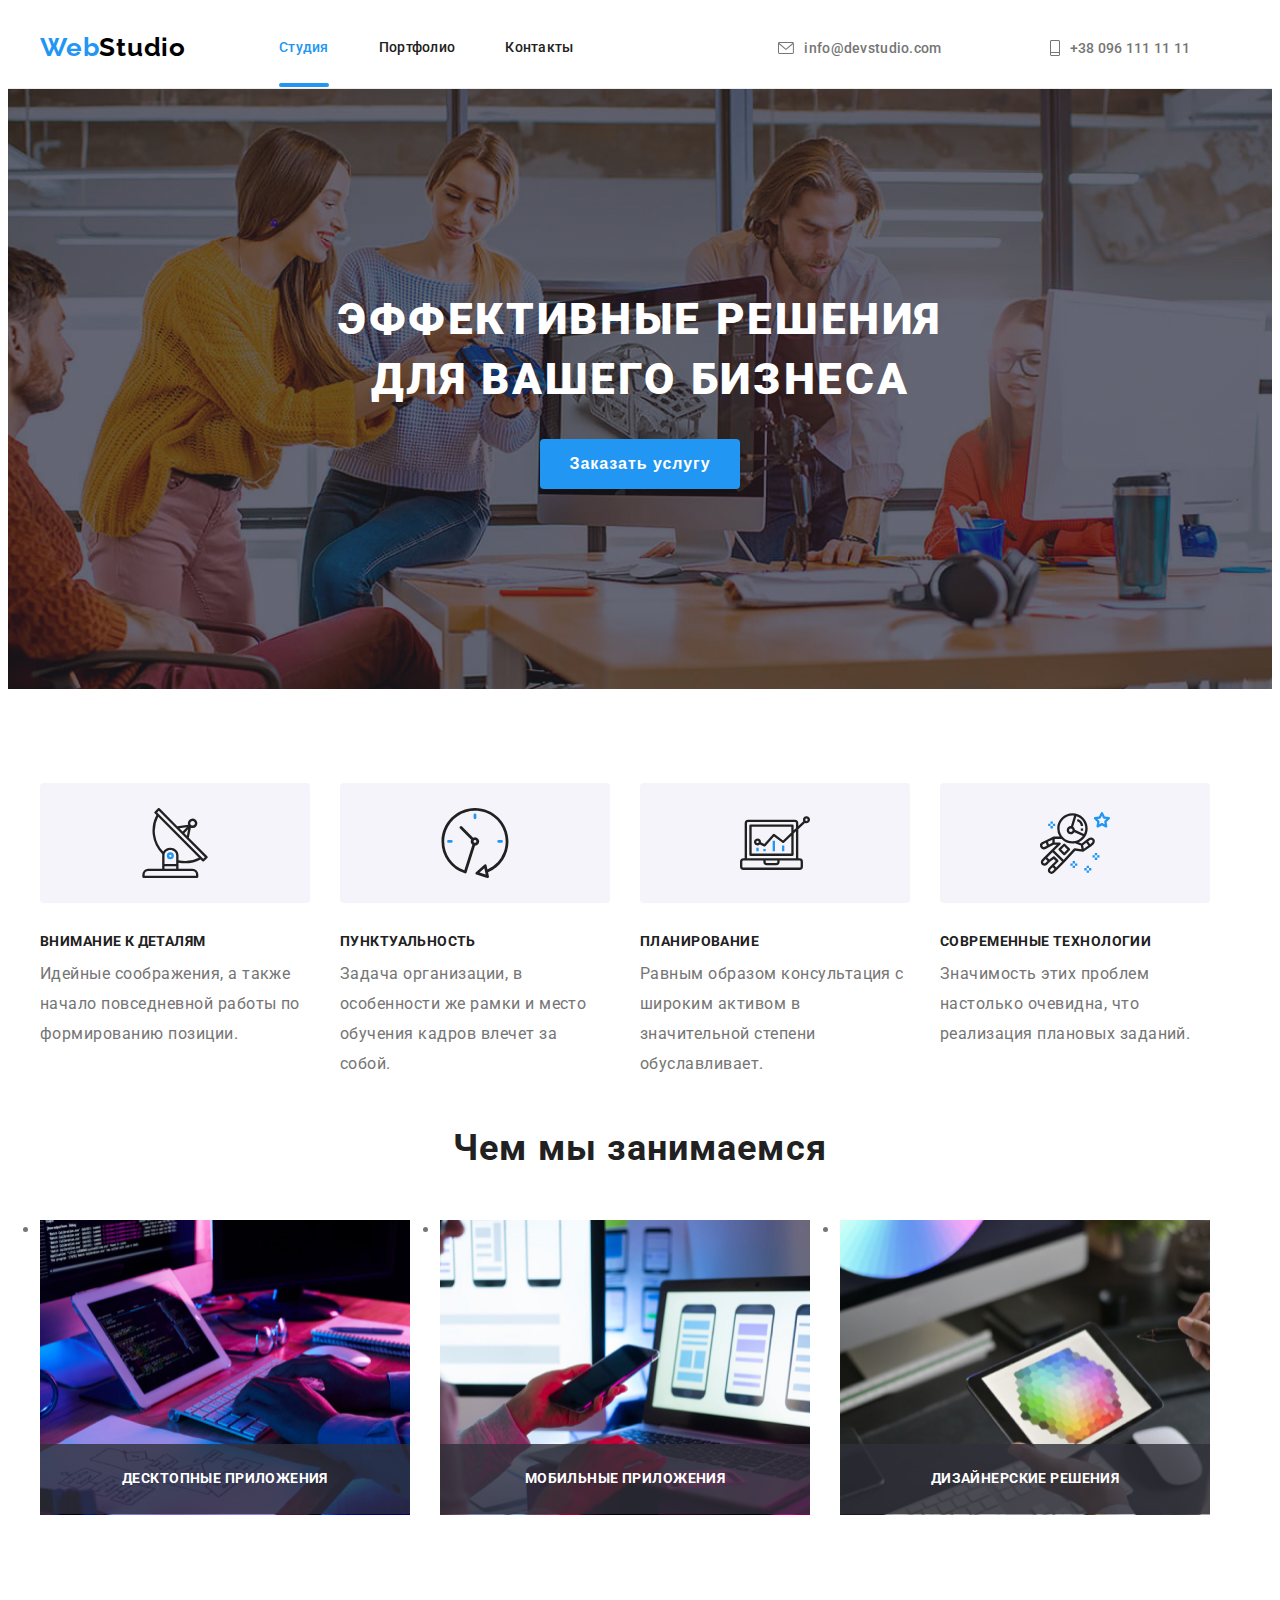
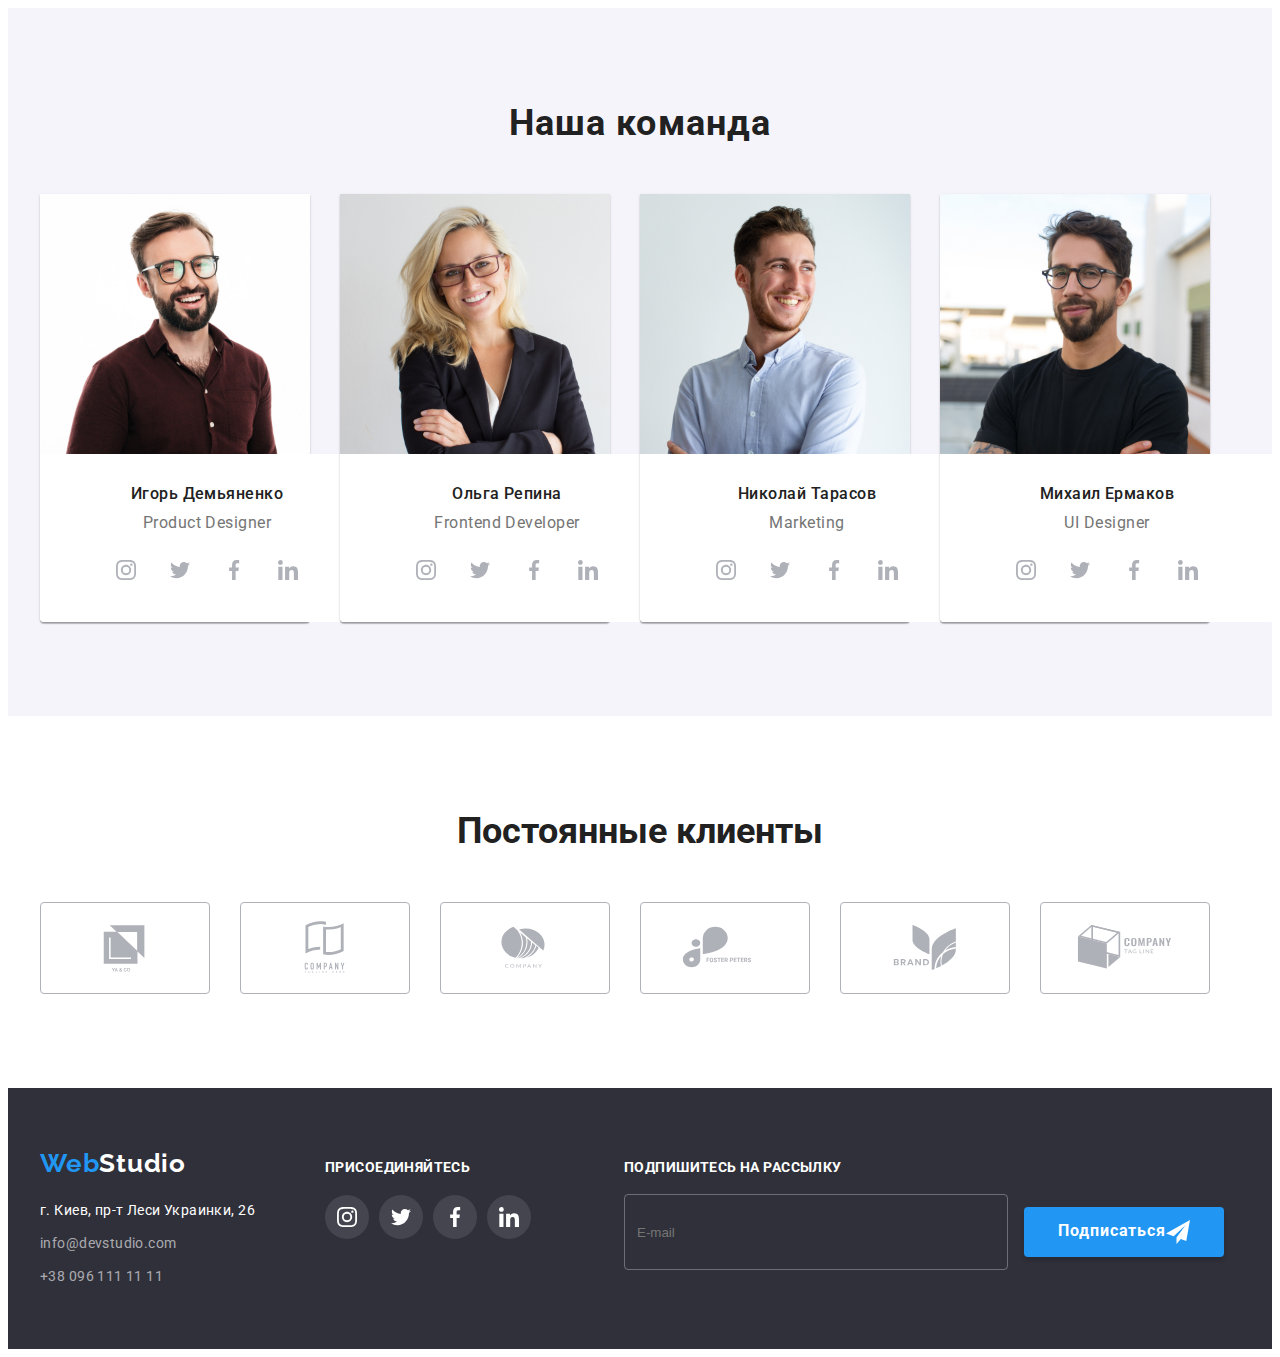
==== commit 78e52aa2: "Add files via upload" ====
--- a/index.html
+++ b/index.html
@@ -523,16 +523,14 @@
 
       <form class="form-footer" action="#">
         <h3 class="footer-form-title">Подпишитесь на рассылку</h3>
-          <label class="footer-form-label">
+          
             <input class="footer-input" type="email" name="email" placeholder="E-mail">
-            <span class="footer-label"></span>
-          </label>
-            <button class="button-primary subscription" type="submit">Подписаться
-              <svg class="footer-send" width="24" height="24">
-                  <use href="./images/icons/icons.svg#icon-send"></use>
-                </svg>
+          
+            <button class="button-primary subscription " type="submit">Подписаться<svg class="footer-send" width="24" height="24">
+                <use href="./images/icons/icons.svg#icon-send"></use>
+              </svg>
             </button>
-        
+          
 
   </form>
     
@@ -595,22 +593,12 @@
           <span class="modal-form-input-wrapper">Коментарий</span> 
           <textarea class="comment" name="comment" rows="8" placeholder="Введите текст" spellcheck="false"></textarea>
           </label>
-
-          <label class="form-checkbox-label">
-            <input class="form-checkbox-input" type="checkbox" name="policy">
-                <svg class="form-checkbox-icon" width="16" height="15">
-                    <use href="./images/icons/icons.svg#icon-checkbox"></use>
-                </svg>
-                <input class="form-checkbox-input" type="checkbox" name="policy" checked>
-                <svg class="checkbox-icon check" width="16" height="15">
-                    <use href="./images/icons/icons.svg#icon-check"></use>
-                </svg>
-            <span class="policy-text">Соглашаюсь с рассылкой и принимаю <a href="#" class="form-label-link">Условия договора</a></span>
-        </label>
-
-            <div class="button-form-submit">
-              <button class="button-primary form" type="submit">Отправить</button>
-            </div>
+                
+                <input type="checkbox" class="checkbox-input visually-hidden" id="accept-policy">
+                <label for="accept-policy" class="checkbox-label">Соглашаюсь с рассылкой и принимаю&nbsp; 
+                  <a href="#" class="form-label-link">Условия договора</a></label>
+                <div class="btn-container"><button class="modal-form-btn" type="submit">Отправить</button></div>
+            
           
           </form>
         </div>
--- a/css/style.css
+++ b/css/style.css
@@ -713,13 +713,22 @@
 .footer-form-title{
  margin-bottom: 20px;
  color: var(--logo-footer-color);
+ font-size: 14px;
+ line-height: 16px;
+ line-height: 100%;
+ text-transform: uppercase;
+ fill: var(--logo-footer-color);
+ letter-spacing: 00.03em;
 }
 
 .form-footer{
    margin-left: 93px;
-}
+   
+}
+
+
 .button-primary{
-  
+  align-items: center;
   height: 50px;
   width: 200px;
   padding-right: 32px;
@@ -732,7 +741,7 @@
   font-family: inherit;
   font-weight: 700;
   font-size: 16px;
-  line-height: 1.88;
+  line-height: 0.03em;
   letter-spacing: 0.06em;
   border-radius: 4px;
   border-style: none;
@@ -740,9 +749,10 @@
   transition: background-color 250ms cubic-bezier(0.4, 0, 0.2, 1);
   
   }
-  .button-primary.subscription {
+  
+   .button-primary.subscription {
     min-width: 200px;
-  }
+  } 
 .footer-send {
   fill: var(--logo-footer-color);
   vertical-align: middle;
@@ -755,18 +765,14 @@
   height: 50px;
   margin-right: 12px;
   padding: 12px;
-}
-.footer-form-label .footer-input {
-  margin: 0;
-  margin-right: 12px;
-  padding: 15px 16px;
-  width: 358px;
+  color: var(--logo-footer-color);
   background-color: transparent;
   border: 1px solid rgba(255, 255, 255, 0.3);
   box-shadow: (0px 4px 4px rgba(0, 0, 0, 0.15));
   border-radius: 4px;
-  cursor: pointer;
-}
+}
+
+
 
 /* end-footer-form-mail */
 
@@ -990,7 +996,16 @@
  .modal-close-btn:hover .modal-close-icon {
   fill: var(--link-hover-focus);
 }
-
+.visually-hidden{
+  position: absolute !important;
+  clip: rect(1px 1px 1px 1px);
+  clip: rect(1px, 1px, 1px, 1px);
+  padding: 0 !important;
+  border: 0 !important;
+  height: 1px !important;
+  width: 1px !important;
+  overflow: hidden;
+}
 /* form */
 .modal-form-head{
   margin-top: 40px;
@@ -1046,6 +1061,10 @@
    border-color: var(--link-hover-focus);
    outline: none;
  }
+ .comment{
+   width: 448px;
+   height: 120px;
+ }
  .form-label .comment {
   padding: 12px 16px;
   resize: none;
@@ -1070,83 +1089,65 @@
   line-height: 1.17;
   letter-spacing: 0.01em;
 }
-
-
-.form-checkbox-label{
-  position: relative;
-    top: 50%;
-    left: 10px;
-    display: flex;
-    padding-top: 20px;
-}
-.form-checkbox-icon{
-  position: absolute;
-  top: 50%;
-  left: 0;
-  fill: var(--secondary-font-color);
-  transform: translateY(-50%);
-  opacity: 1;
-  transition: opacity 250ms cubic-bezier(0.4, 0, 0.2, 1);
-}
-
-.form-checkbox-label:focus-within .form-checkbox-icon {
-  opacity: 0;
-}
-.form-checkbox-icon.check {
-  position: absolute;
-  top: 50%;
-  left: 0;
-  fill: var(--secondary-font-color);
-  transform: translateY(-50%);
-  opacity: 0;
-  transition: opacity 250ms cubic-bezier(0.4, 0, 0.2, 1);
-}
-.form-checkbox-label:focus-within .form-checkbox-icon.check {
-  opacity: 1;
-}
-.form-checkbox-input {
-  position: absolute;
-  width: 1px;
-  height: 1px;
-  margin: -1px;
-  border: 0;
-  padding: 0;
-  clip: rect(0 0 0 0);
-  overflow: hidden;
-}
- .policy-text {
-  position: absolute;
-  top: 50%;
-  left: 0; 
-  margin-left: 24px;
+/* checkbox */
+
+.checkbox-input:checked + .checkbox-label::before{
+  background-image: url(../images/icons/iconcheck.svg);
+  width: 16px;
+  height: 16px;
+}
+.checkbox-input:focus + .checkbox-label::before{
+  /* background-image: url(../images/icons/iconcheck.svg);
+  width: 16px;
+  height: 16px; */
+  outline: 2px solid var(--link-hover-focus);
+}
+.checkbox-label::before{
+display: block;
+content: "";
+width: 16px;
+  height: 16px;
+  border: 1px solid var(--secondary-font-color);
+  cursor: pointer;
+  margin-right: 10px;
+  
+}
+.checkbox-label{
+display:flex;
+align-items: center;
+font-size: 14px;
+/* margin-bottom: 20px; */
+margin-top: 20px;
+line-height: 24px;
+margin-left: 13px;
+letter-spacing: 0.03em;
+border-radius: 4px;
 color: var(--primary-font-color);
-  font-weight: 400;
-  line-height: 1.71;
-  transform: translateY(-50%);
- }
-
+/* text-shadow:  0px, 4px
+rgba(0, 0, 0, 0.25); */
+
+text-shadow: 0px 15px 5px rgba(0,0,0,0.1),
+ /* 2px 5px 4px rgba(0,0,0,0.05), */ 
+ 5px   rgba(0,0,0,0.05);
+
+}
 .form-label-link{
- color: var(--link-hover-focus);
-}
-
-.form-checkbox-label .form-input[type="checkbox"] {
-  width: 16px;
-  height: 15px;
-
-  color: var(--secondary-font-color);
-}
-.button-form-submit {
-  display: flex;
-    justify-content: center;
-    margin-top: 30px;
-    margin-bottom: 40px;
-}
-.button-primary {
-  min-width: 200px;
+  color: var(--link-hover-focus);
+  text-decoration: underline;
+}
+.btn-container{
+  display: flex;
+  justify-content: center;
+  margin-top: 30px;
+  margin-bottom: 40px;
+}
+.modal-form-btn{
+   min-width: 200px;
+  min-height: 50px;
   padding-right: 32px;
   padding-top: 10px;
   padding-bottom: 10px;
-  padding-left: 32px;
+  padding-left: 32px; 
 
   color: var(--logo-footer-color);
   background-color: var(--link-hover-focus);
@@ -1158,7 +1159,7 @@
   letter-spacing: 0.06em;
   border-radius: 4px;
   border-style: none;
-  cursor: pointer;
+  cursor: pointer; */
 
   transition: background-color 250ms cubic-bezier(0.4, 0, 0.2, 1);
 }
